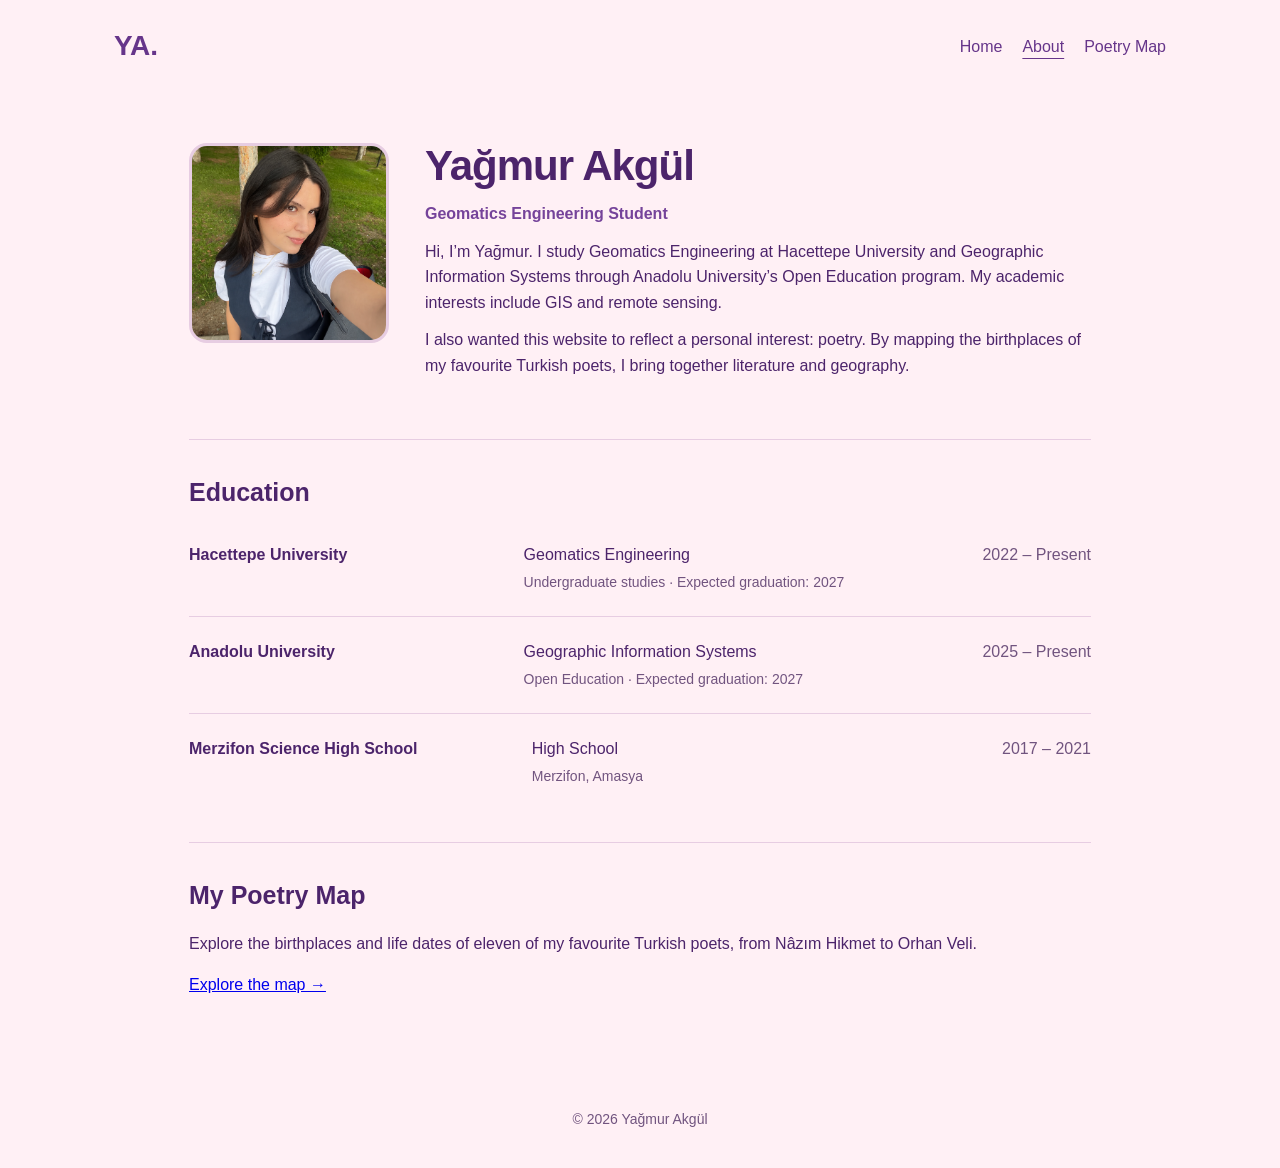
==== about.html @ 5dddb997 "Create personal website with poetry maps and poet gallery" ====
<!DOCTYPE html>
<html lang="en">
<head>
    <meta charset="UTF-8">
    <meta name="viewport" content="width=device-width, initial-scale=1.0">

    <title>About | Yağmur Akgül</title>

    <link rel="stylesheet" href="style.css">
</head>
<body>
    <header class="site-header">
        <a class="logo" href="index.html">YA.</a>

        <nav aria-label="Main navigation">
    <a href="index.html">Home</a>
    <a href="about.html" aria-current="page">About</a>
    <a href="poetry.html">Poetry Map</a>
</nav>
    </header>

    <main class="about-page">
        <section class="profile">
            <img
                class="profile-photo"
                src="images/profile.PNG"
                alt="Portrait of Yağmur Akgül"
                width="200"
                height="200"
            >

            <div>
                <h1>Yağmur Akgül</h1>
                <p class="profile-role">Geomatics Engineering Student</p>

<p>
    Hi, I’m Yağmur. I study Geomatics Engineering at
    Hacettepe University and Geographic Information Systems
    through Anadolu University’s Open Education program.
    My academic interests include GIS and remote sensing.
</p>

<p>
    I also wanted this website to reflect a personal interest:
    poetry. By mapping the birthplaces of my favourite
    Turkish poets, I bring together literature and geography.
</p>

            </div>
        </section>

        <section class="cv-section">
    <h2>Education</h2>

    <div class="cv-row">
        <h3>Hacettepe University</h3>

        <div>
            <p>Geomatics Engineering</p>
            <p class="detail">
                Undergraduate studies · Expected graduation: 2027
            </p>
        </div>

        <p class="cv-date">2022 – Present</p>
    </div>

    <div class="cv-row">
        <h3>Anadolu University</h3>

        <div>
            <p>Geographic Information Systems</p>
            <p class="detail">
                Open Education · Expected graduation: 2027
            </p>
        </div>

        <p class="cv-date">2025 – Present</p>
    </div>

    <div class="cv-row">
        <h3>Merzifon Science High School</h3>

        <div>
            <p>High School</p>
            <p class="detail">Merzifon, Amasya</p>
        </div>

        <p class="cv-date">2017 – 2021</p>
    </div>
</section>

        <section class="cv-section">
    <h2>My Poetry Map</h2>

    <p>
        Explore the birthplaces and life dates of eleven
        of my favourite Turkish poets, from Nâzım Hikmet
        to Orhan Veli.
    </p>

    <a class="text-link" href="poetry.html">
        Explore the map →
    </a>
</section>
    </main>

    <footer>
        <p>© 2026 Yağmur Akgül</p>
    </footer>
</body>
</html>
---- style.css ----
/* Boşlukların öğelerin genişliğine dahil edilmesini sağlar. */
* {
    box-sizing: border-box;
}

/* Sayfanın genel görünümü */
body {
    margin: 0;
    background-color: #f7f5f0;
    color: #202b35;
    font-family: Arial, sans-serif;
    line-height: 1.6;
}

/* Üst bölüm */
.site-header {
    max-width: 1100px;
    margin: 0 auto;
    padding: 24px;
    display: flex;
    justify-content: space-between;
    align-items: center;
}

.logo {
    color: #202b35;
    font-size: 28px;
    font-weight: bold;
    text-decoration: none;
}

.site-header span {
    color: #616b74;
    font-size: 14px;
}

/* Sayfanın içerik alanı */
main {
    max-width: 1100px;
    margin: 0 auto;
    padding: 0 24px;
}

/* Tanıtım bölümü */
.intro {
    padding: 100px 0 110px;
    animation: appear 0.8s ease-out;
}

.eyebrow {
    color: #267b73;
    font-size: 14px;
    font-weight: bold;
    letter-spacing: 3px;
}

h1 {
    margin: 16px 0 24px;
    font-size: clamp(44px, 8vw, 88px);
    line-height: 1.1;
    letter-spacing: -2px;
}

h1 span {
    color: #267b73;
}

.description {
    max-width: 580px;
    margin-bottom: 32px;
    color: #616b74;
    font-size: 20px;
}

/* Bağlantıyı düğme gibi gösterir. */
.button {
    display: inline-block;
    padding: 14px 24px;
    border-radius: 8px;
    background-color: #267b73;
    color: white;
    text-decoration: none;
    transition: background-color 0.2s, transform 0.2s;
}

.button:hover {
    background-color: #1d605a;
    transform: translateY(-3px);
}

.button:focus-visible {
    outline: 3px solid #202b35;
    outline-offset: 4px;
}

/* Gezi tanıtımı */
.travel {
    padding: 48px 0;
    border-top: 1px solid #dcded9;
}

.travel h2 {
    font-size: 28px;
}

.travel p {
    max-width: 600px;
    color: #616b74;
}

/* Alt bölüm */
footer {
    padding: 24px;
    color: #616b74;
    text-align: center;
    font-size: 14px;
}

/* Sayfa açılırken tanıtımın belirmesi */
@keyframes appear {
    from {
        opacity: 0;
        transform: translateY(20px);
    }

    to {
        opacity: 1;
        transform: translateY(0);
    }
}

/* Küçük ekranlarda boşlukları azaltır. */
@media (max-width: 600px) {
    .intro {
        padding: 60px 0;
    }

    .description {
        font-size: 18px;
    }
}

/* Hareketi azaltmayı tercih eden kullanıcılar için */
@media (prefers-reduced-motion: reduce) {
    .intro {
        animation: none;
    }

    .button {
        transition: none;
    }
}

/* Sitenin yeni renkleri */
body {
    background-color: #fff0f5;
    color: #4c246b;
}

.logo,
h1 span,
.eyebrow {
    color: #66358a;
}

.description,
.site-header span,
.travel p,
footer {
    color: #71547f;
}

.button {
    background-color: #75439a;
}

.button:hover {
    background-color: #582c77;
}

.button:focus-visible {
    outline-color: #4c246b;
}

.travel {
    border-color: #e7cde2;
}

/* Üst menü */
.site-header nav {
    display: flex;
    flex-wrap: wrap;
    gap: 20px;
}

.site-header nav a {
    color: #66358a;
    text-decoration: none;
    padding: 4px 0;
}

.site-header nav a:hover,
.site-header nav a[aria-current="page"] {
    text-decoration: underline;
    text-underline-offset: 6px;
}

/* About sayfası */
.about-page {
    max-width: 950px;
    padding-top: 50px;
    padding-bottom: 40px;
}

/* Fotoğraf ve tanıtım yan yana */
.profile {
    display: grid;
    grid-template-columns: 200px 1fr;
    gap: 36px;
    align-items: start;
    padding-bottom: 48px;
    animation: appear 0.8s ease-out;
}

.profile-photo {
    width: 200px;
    height: 200px;
    object-fit: cover;
    border-radius: 18px;
    border: 3px solid #e7cde2;
}

.profile h1 {
    margin: 0 0 10px;
    font-size: clamp(30px, 5vw, 42px);
    letter-spacing: -1px;
}

.profile p {
    margin: 12px 0;
}

.profile .profile-role {
    color: #75439a;
    font-weight: bold;
}

/* CV bölümleri */
.cv-section {
    border-top: 1px solid #e7cde2;
    padding: 32px 0;
}

.cv-section h2 {
    margin: 0 0 8px;
    font-size: 25px;
}

.section-note,
.detail,
.cv-date {
    color: #71547f;
}

.section-note {
    margin: 0 0 24px;
}

/* Okul adı, açıklama ve tarih sütunları */
.cv-row {
    display: grid;
    grid-template-columns: 1fr 1.4fr auto;
    gap: 24px;
    padding: 22px 0;
    border-bottom: 1px solid #e7cde2;
}

.cv-row:last-child {
    border-bottom: none;
}

.cv-row h3,
.cv-row p {
    margin: 0;
    font-size: 16px;
}

.cv-row .detail {
    margin-top: 4px;
    font-size: 14px;
}

.interest-list {
    padding-left: 20px;
}

.interest-list li {
    margin-bottom: 8px;
}

/* Telefonda fotoğraf ve CV satırları alt alta */
@media (max-width: 650px) {
    .profile,
    .cv-row {
        grid-template-columns: 1fr;
        gap: 14px;
    }

    .site-header nav {
        gap: 12px;
    }

    .about-page {
        padding-top: 30px;
    }
}

@media (prefers-reduced-motion: reduce) {
    .profile {
        animation: none;
    }
}

#leaflet-map {
    height: 460px;
    width: 100%;
    margin-top: 16px;
    border: 1px solid #e7cde2;
    border-radius: 16px;
    background-color: #f5e4f0;
}

.map-note {
    color: #71547f;
    font-size: 14px;
}

.poet-popup {
    color: #4c246b;
    font-family: Arial, sans-serif;
}

.poet-popup h3 {
    margin: 8px 0;
    font-size: 17px;
}

.poet-entry + .poet-entry {
    border-top: 1px solid #e7cde2;
    margin-top: 12px;
    padding-top: 8px;
}

#leaflet-map .leaflet-popup-content-wrapper,
#leaflet-map .leaflet-popup-tip {
    background-color: #fff0f5;
}

@media (max-width: 600px) {
    #leaflet-map {
        height: 360px;
    }
}
#ol-map {
    height: 460px;
    width: 100%;
    margin-top: 16px;
    border: 1px solid #e7cde2;
    border-radius: 16px;
    overflow: hidden;
    background-color: #f5e4f0;
}

.map-legend {
    display: flex;
    flex-wrap: wrap;
    gap: 12px 24px;
    margin: 20px 0;
    color: #71547f;
    font-size: 14px;
}

.map-legend span {
    display: inline-flex;
    align-items: center;
    gap: 8px;
}

.legend-dot {
    display: inline-block;
    width: 12px;
    height: 12px;
    border-radius: 50%;
}

.legend-dot.early {
    background-color: #66358a;
}

.legend-dot.middle {
    background-color: #287f83;
}

.legend-dot.late {
    background-color: #b66a20;
}

.legend-dot.mixed {
    background-color: #c74785;
}

.map-details {
    margin-top: 16px;
    padding: 20px;
    border: 1px solid #e7cde2;
    border-radius: 12px;
    color: #4c246b;
    background-color: #fbe5ef;
}

.map-details h3 {
    margin: 8px 0;
}

@media (max-width: 600px) {
    #ol-map {
        height: 360px;
    }
}
.table-container {
    margin-top: 24px;
    overflow-x: auto;
    border: 1px solid #e7cde2;
    border-radius: 16px;
}

.poet-table {
    width: 100%;
    border-collapse: collapse;
    text-align: left;
}

.poet-table caption {
    padding: 16px;
    text-align: left;
    color: #71547f;
}

.poet-table thead {
    background-color: #efd9ed;
}

.poet-table th,
.poet-table td {
    padding: 18px;
    border-bottom: 1px solid #e7cde2;
    vertical-align: middle;
}

.poet-table tbody th {
    font-weight: 600;
}

.poet-table tbody tr:last-child th,
.poet-table tbody tr:last-child td {
    border-bottom: none;
}

.poet-table tbody tr:hover {
    background-color: #f8e3ef;
}

.poet-portrait {
    display: block;
    width: 72px;
    height: 88px;
    object-fit: cover;
    border-radius: 8px;
}
/* Şair isminin altındaki açılır bölüm */
.verse-details {
    margin-top: 10px;
    font-weight: normal;
}

.verse-details summary {
    width: fit-content;
    color: #75439a;
    font-size: 13px;
    cursor: pointer;
}

.verse-details summary:hover {
    color: #4c246b;
}

.verse-details summary:focus-visible {
    outline: 2px solid #75439a;
    outline-offset: 4px;
    border-radius: 3px;
}

.verse-details[open] summary {
    margin-bottom: 12px;
}

/* Şiir alıntısı */
.verse-quote {
    margin: 0;
    padding: 14px 18px;
    max-width: 420px;

    border-left: 3px solid #b77ac9;
    border-radius: 0 10px 10px 0;
    background-color: #f5e4f0;

    color: #57336d;
    font-family: Georgia, "Times New Roman", serif;
    font-size: 16px;
    font-style: italic;
    font-weight: normal;
    line-height: 1.8;

    white-space: pre-line;
    overflow-wrap: anywhere;
}
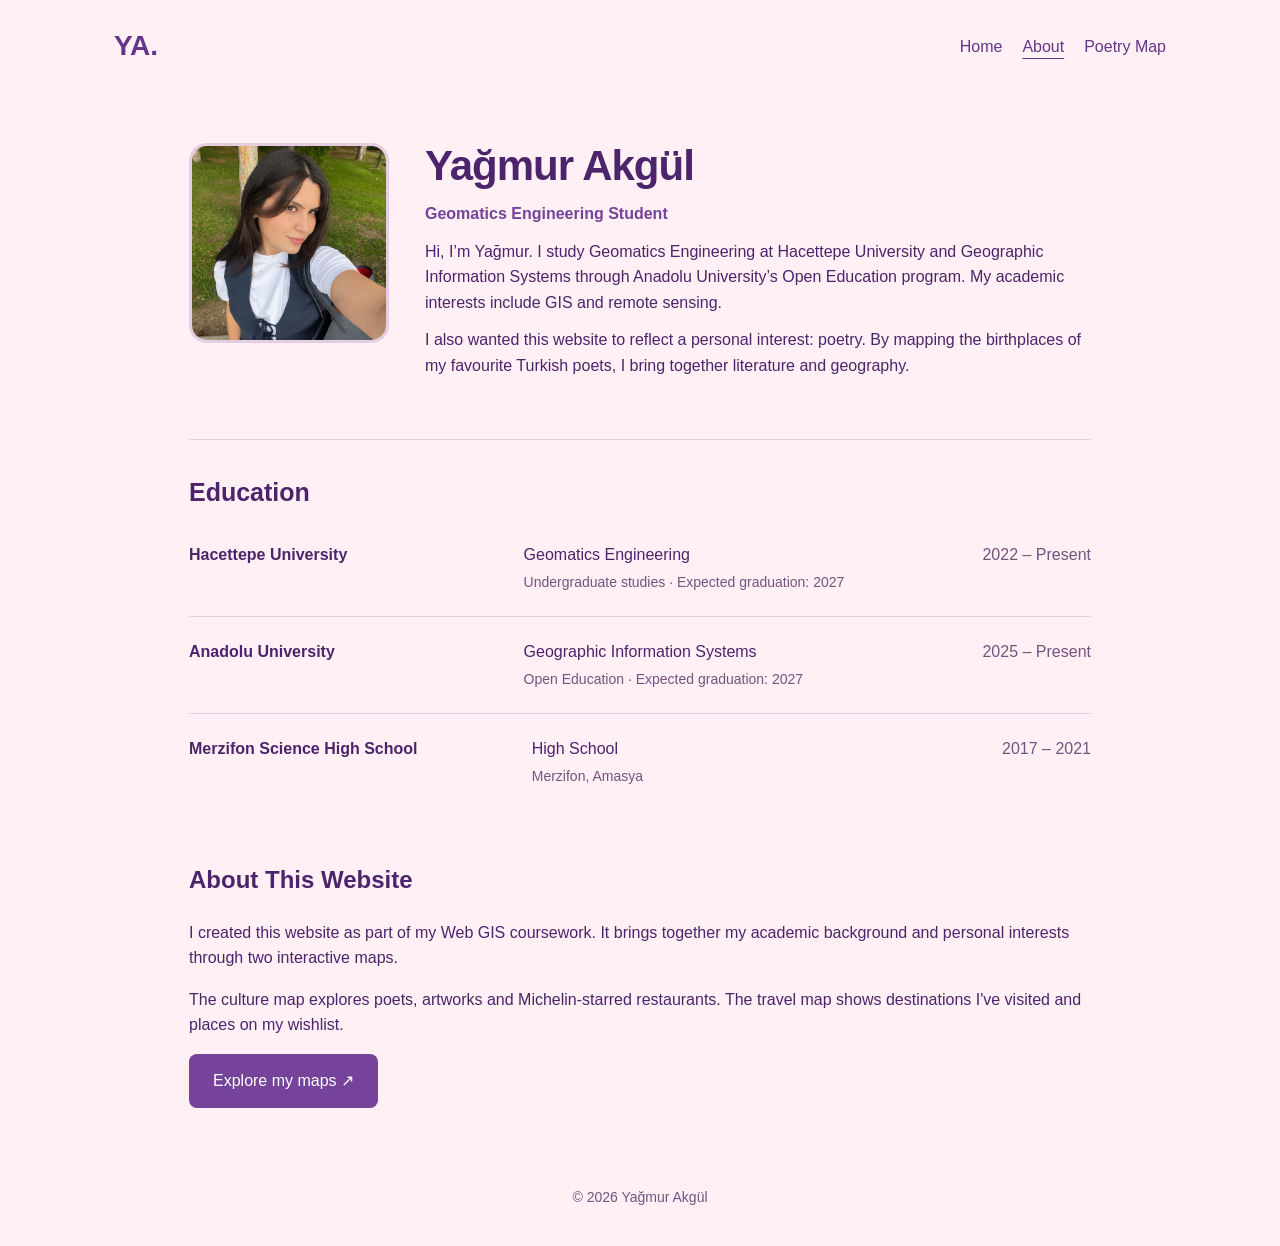
==== commit 2558ccb8: "Add travel map, clustering and restaurant dish gallery" ====
--- a/about.html
+++ b/about.html
@@ -90,17 +90,23 @@
     </div>
 </section>
 
-        <section class="cv-section">
-    <h2>My Poetry Map</h2>
+        <section class="about-project">
+    <h2>About This Website</h2>
 
     <p>
-        Explore the birthplaces and life dates of eleven
-        of my favourite Turkish poets, from Nâzım Hikmet
-        to Orhan Veli.
+        I created this website as part of my Web GIS coursework.
+        It brings together my academic background and personal
+        interests through two interactive maps.
     </p>
 
-    <a class="text-link" href="poetry.html">
-        Explore the map →
+    <p>
+        The culture map explores poets, artworks and Michelin-starred
+        restaurants. The travel map shows destinations I've visited
+        and places on my wishlist.
+    </p>
+
+    <a class="button" href="poetry.html">
+        Explore my maps ↗
     </a>
 </section>
     </main>
--- a/style.css
+++ b/style.css
@@ -524,3 +524,856 @@
     white-space: pre-line;
     overflow-wrap: anywhere;
 }
+/* Haritadaki şair bilgi kutuları */
+#leaflet-map .leaflet-popup-content-wrapper,
+#leaflet-map .leaflet-popup-tip {
+    background-color: #fff0f5;
+}
+
+.poet-popup {
+    color: #4c246b;
+    font-family: Arial, sans-serif;
+}
+
+.poet-popup .popup-location {
+    margin: 0 0 12px;
+    color: #71547f;
+    font-size: 13px;
+}
+
+.map-poet-card {
+    padding: 14px 0;
+}
+
+.map-poet-card + .map-poet-card {
+    border-top: 1px solid #e7cde2;
+}
+
+.map-poet-heading {
+    display: flex;
+    align-items: center;
+    gap: 14px;
+}
+
+.map-poet-heading img {
+    display: block;
+    width: 70px;
+    height: 86px;
+    object-fit: cover;
+    border-radius: 8px;
+    flex-shrink: 0;
+}
+
+.poet-popup .map-poet-heading h3 {
+    margin: 0 0 6px;
+    font-size: 17px;
+    line-height: 1.4;
+}
+
+.poet-popup .map-poet-heading p {
+    margin: 0;
+    color: #71547f;
+    font-size: 14px;
+}
+
+.map-verse {
+    margin: 16px 0 0;
+    padding: 10px 14px;
+    border-left: 3px solid #b77ac9;
+    border-radius: 0 8px 8px 0;
+    background-color: #f5e4f0;
+    color: #57336d;
+
+    font-family: Georgia, serif;
+    font-style: italic;
+    font-size: 15px;
+    line-height: 1.7;
+    white-space: pre-line;
+    overflow-wrap: anywhere;
+}
+/* HARİTA ALANLARI */
+#leaflet-map,
+#ol-map {
+    width: 100%;
+    height: 480px;
+    margin-top: 16px;
+    border: 1px solid #e7cde2;
+    border-radius: 16px;
+    background-color: #f5e4f0;
+}
+
+#ol-map {
+    overflow: hidden;
+}
+
+.map-note {
+    color: #71547f;
+    font-size: 14px;
+}
+
+/* KATEGORİ SEÇİMİ */
+#leaflet-map .leaflet-control-layers {
+    padding: 10px 14px;
+    border: 1px solid #e7cde2;
+    border-radius: 12px;
+    background-color: #fff0f5;
+    color: #4c246b;
+    font-family: Arial, sans-serif;
+    font-size: 14px;
+}
+
+#leaflet-map .leaflet-control-layers label {
+    padding: 5px 0;
+    cursor: pointer;
+}
+
+#leaflet-map .leaflet-control-layers input {
+    accent-color: #75439a;
+}
+
+/* BİLGİ KUTULARI */
+#leaflet-map .leaflet-popup-content-wrapper,
+#leaflet-map .leaflet-popup-tip {
+    background-color: #fff0f5;
+}
+
+.culture-popup {
+    color: #4c246b;
+    font-family: Arial, sans-serif;
+}
+
+.culture-popup h3 {
+    margin: 0 0 8px;
+    font-size: 17px;
+    line-height: 1.4;
+}
+
+.culture-popup .popup-location {
+    margin: 0 0 12px;
+    color: #71547f;
+    font-size: 13px;
+}
+
+/* ŞAİR KARTLARI */
+.map-poet-card {
+    padding: 14px 0;
+}
+
+.map-poet-card + .map-poet-card {
+    border-top: 1px solid #e7cde2;
+}
+
+.map-poet-heading {
+    display: flex;
+    align-items: center;
+    gap: 14px;
+}
+
+.map-poet-heading img {
+    display: block;
+    width: 70px;
+    height: 86px;
+    object-fit: cover;
+    border-radius: 8px;
+    flex-shrink: 0;
+}
+
+.map-poet-heading p {
+    margin: 0;
+    color: #71547f;
+}
+
+.map-verse {
+    margin: 16px 0 0;
+    padding: 12px 14px;
+    border-left: 3px solid #b77ac9;
+    border-radius: 0 8px 8px 0;
+    background-color: #f5e4f0;
+    color: #57336d;
+    font-family: Georgia, serif;
+    font-style: italic;
+    font-size: 15px;
+    line-height: 1.7;
+    white-space: pre-line;
+    overflow-wrap: anywhere;
+}
+
+/* ESER KARTLARI */
+.map-art-card {
+    padding: 16px 0;
+    border-top: 1px solid #e7cde2;
+}
+
+.map-art-image {
+    display: block;
+    width: 100%;
+    height: auto;
+    max-height: 250px;
+    object-fit: contain;
+    border-radius: 8px;
+    background-color: #f5e4f0;
+}
+
+.map-art-card h4 {
+    margin: 12px 0 6px;
+    font-size: 17px;
+}
+
+.culture-popup .map-art-card p {
+    margin: 6px 0;
+    line-height: 1.6;
+}
+
+.artwork-note {
+    color: #71547f;
+    font-size: 13px;
+}
+
+/* TABLOLAR */
+.table-container {
+    margin-top: 24px;
+    overflow-x: auto;
+    border: 1px solid #e7cde2;
+    border-radius: 16px;
+}
+
+.poet-table {
+    width: 100%;
+    border-collapse: collapse;
+    text-align: left;
+}
+
+.poet-table caption {
+    padding: 16px;
+    color: #71547f;
+    text-align: left;
+}
+
+.poet-table thead {
+    background-color: #efd9ed;
+}
+
+.poet-table th,
+.poet-table td {
+    padding: 18px;
+    border-bottom: 1px solid #e7cde2;
+    vertical-align: middle;
+}
+
+.poet-table tbody th {
+    font-weight: 600;
+}
+
+.poet-table tbody tr:last-child th,
+.poet-table tbody tr:last-child td {
+    border-bottom: none;
+}
+
+.poet-table tbody tr:hover {
+    background-color: #f8e3ef;
+}
+
+.poet-portrait {
+    display: block;
+    width: 72px;
+    height: 88px;
+    object-fit: cover;
+    border-radius: 8px;
+}
+
+.artwork-thumbnail {
+    display: block;
+    width: 110px;
+    height: 90px;
+    object-fit: contain;
+    border-radius: 8px;
+    background-color: #f5e4f0;
+}
+
+.artwork-table .detail {
+    margin-top: 6px;
+    font-size: 14px;
+    font-weight: normal;
+}
+
+@media (max-width: 600px) {
+    #leaflet-map,
+    #ol-map {
+        height: 380px;
+    }
+
+    .poet-table th,
+    .poet-table td {
+        padding: 12px;
+    }
+}
+/* RESTAURANT POPUPS */
+
+.restaurant-popup {
+    padding: 8px 4px;
+    color: #603878;
+}
+
+.restaurant-popup .restaurant-label {
+    margin: 0 0 12px;
+    color: #9b4777;
+    font-size: 10px;
+    font-weight: 700;
+    letter-spacing: 1.8px;
+}
+
+.restaurant-popup h3 {
+    margin: 0 0 8px;
+    color: #603878;
+    font-size: 23px;
+    line-height: 1.2;
+}
+
+.restaurant-popup .restaurant-location {
+    margin: 0 0 16px;
+    color: #9b4777;
+    font-size: 13px;
+}
+
+.restaurant-popup .michelin-badge {
+    display: inline-flex;
+    align-items: center;
+    flex-wrap: wrap;
+    gap: 10px;
+    margin: 0 0 8px;
+    padding: 9px 12px;
+    border: 1px solid #edc6dc;
+    border-radius: 12px;
+    background: #fff0f5;
+    color: #743f68;
+    font-size: 12px;
+    font-weight: 600;
+}
+
+.restaurant-popup .michelin-stars {
+    color: #ad3960;
+    font-size: 20px;
+    letter-spacing: 3px;
+    line-height: 1;
+}
+
+.restaurant-popup .michelin-meaning {
+    margin: 0 0 18px;
+    color: #795b83;
+    font-size: 12px;
+    font-style: italic;
+    line-height: 1.6;
+}
+
+.restaurant-popup .restaurant-address {
+    margin: 0 0 18px;
+    padding-top: 14px;
+    border-top: 1px solid #ecd3e3;
+    font-size: 13px;
+    line-height: 1.7;
+}
+
+.restaurant-popup a.restaurant-link {
+    display: inline-block;
+    padding: 10px 14px;
+    border-radius: 10px;
+    background: #f7e1ec;
+    color: #603878;
+    font-size: 12px;
+    font-weight: 600;
+    text-decoration: none;
+    transition: background-color 0.2s ease;
+}
+
+.restaurant-popup a.restaurant-link:hover {
+    background: #edc6dc;
+}
+
+.restaurant-popup a.restaurant-link:focus-visible {
+    outline: 2px solid #603878;
+    outline-offset: 3px;
+}
+
+.restaurant-popup .restaurant-source-note {
+    margin: 14px 0 0;
+    color: #795b83;
+    font-size: 10px;
+    line-height: 1.5;
+}
+
+/* AÇILIP KAPANAN HARİTA ARAMASI */
+
+.culture-search-control {
+    position: relative;
+    font-family: inherit;
+}
+
+.culture-search-toggle {
+    display: grid;
+    place-items: center;
+    width: 42px;
+    height: 42px;
+    padding: 0;
+    border: 1px solid #e4c6df;
+    border-radius: 12px;
+    background: #fff0f5;
+    box-shadow: 0 3px 12px rgb(96 56 120 / 12%);
+    cursor: pointer;
+    font-size: 19px;
+    transition: background-color 0.2s ease;
+}
+
+.culture-search-toggle:hover,
+.culture-search-toggle[aria-expanded="true"] {
+    background: #efd5e7;
+}
+
+.culture-search-panel {
+    position: absolute;
+    top: 50px;
+    left: 0;
+    box-sizing: border-box;
+    width: min(310px, calc(100vw - 60px));
+    padding: 18px;
+    border: 1px solid #e4c6df;
+    border-radius: 16px;
+    background: #fff8fb;
+    box-shadow: 0 8px 28px rgb(96 56 120 / 16%);
+    color: #603878;
+}
+
+.culture-search-panel[hidden] {
+    display: none;
+}
+
+.culture-search-panel label {
+    display: block;
+    margin-bottom: 12px;
+    font-size: 16px;
+    font-weight: 700;
+}
+
+.culture-search-panel input {
+    box-sizing: border-box;
+    width: 100%;
+    padding: 12px;
+    border: 1px solid #dfbfd8;
+    border-radius: 10px;
+    background: #ffffff;
+    color: #603878;
+    font-family: inherit;
+    font-size: 13px;
+}
+
+.culture-search-panel input::placeholder {
+    color: #896d95;
+}
+
+.culture-search-status {
+    margin: 10px 0;
+    font-size: 12px;
+    line-height: 1.5;
+}
+
+.culture-search-results {
+    display: grid;
+    gap: 8px;
+    max-height: 180px;
+    overflow-y: auto;
+}
+
+.culture-search-result {
+    display: block;
+    width: 100%;
+    padding: 12px;
+    border: 1px solid #eedbe8;
+    border-radius: 10px;
+    background: #fff0f5;
+    color: #603878;
+    text-align: left;
+    font-family: inherit;
+    cursor: pointer;
+    transition: background-color 0.2s ease;
+}
+
+.culture-search-result:hover {
+    background: #efd5e7;
+}
+
+.culture-search-result strong {
+    display: block;
+    font-size: 13px;
+    line-height: 1.4;
+}
+
+.culture-search-result span {
+    display: block;
+    margin-top: 5px;
+    color: #795b83;
+    font-size: 11px;
+    line-height: 1.5;
+}
+
+.culture-search-control button:focus-visible,
+.culture-search-panel input:focus-visible {
+    outline: 2px solid #8651a0;
+    outline-offset: 3px;
+}
+
+/* KÜMELENEN HARİTA NOKTALARI */
+
+.culture-cluster {
+    display: grid;
+    place-items: center;
+    box-sizing: border-box;
+    border: 5px solid rgb(255 255 255 / 65%);
+    border-radius: 50%;
+    box-shadow: 0 3px 12px rgb(60 30 80 / 22%);
+    cursor: pointer;
+}
+
+.culture-cluster-count {
+    color: #ffffff;
+    font-family: inherit;
+    font-size: 15px;
+    font-weight: 700;
+    line-height: 1;
+}
+
+.cluster-poets {
+    background: #8651a0;
+}
+
+.cluster-artworks {
+    background: #318c91;
+}
+
+.cluster-restaurants {
+    background: #b85283;
+}
+
+.culture-cluster:focus-visible {
+    outline: 3px solid #603878;
+    outline-offset: 3px;
+}
+
+/* MY TRAVEL MAP */
+
+#ol-map {
+    width: 100%;
+    height: 480px;
+    overflow: hidden;
+    border: 1px solid #e4c6df;
+    border-radius: 18px;
+    background: #f8edf4;
+}
+
+.travel-map-section {
+    margin-top: 50px;
+}
+
+/* KAPALI KATMAN MENÜSÜ */
+
+.travel-layer-control {
+    position: absolute;
+    top: 12px;
+    right: 12px;
+    font-family: inherit;
+}
+
+.travel-layer-toggle {
+    display: grid;
+    place-items: center;
+    width: 42px;
+    height: 42px;
+    margin-left: auto;
+    border: 1px solid #e4c6df;
+    border-radius: 12px;
+    background: #fff0f5;
+    color: #603878;
+    box-shadow: 0 3px 12px rgb(96 56 120 / 12%);
+    font-size: 28px;
+    cursor: pointer;
+}
+
+.travel-layer-toggle:hover,
+.travel-layer-toggle[aria-expanded="true"] {
+    background: #efd5e7;
+}
+
+.travel-layer-panel {
+    width: 180px;
+    margin-top: 8px;
+    padding: 16px;
+    border: 1px solid #e4c6df;
+    border-radius: 14px;
+    background: #fff8fb;
+    box-shadow: 0 6px 20px rgb(96 56 120 / 15%);
+    color: #603878;
+}
+
+.travel-layer-panel[hidden] {
+    display: none;
+}
+
+.travel-layer-panel p {
+    margin: 0 0 12px;
+    font-size: 10px;
+    font-weight: 700;
+    letter-spacing: 1.4px;
+}
+
+.travel-layer-panel label {
+    display: flex;
+    align-items: center;
+    gap: 9px;
+    padding: 9px 0;
+    font-size: 14px;
+    cursor: pointer;
+}
+
+.travel-layer-panel input {
+    accent-color: #8651a0;
+}
+
+/* HARİTA BİLGİ KARTI */
+
+.travel-popup {
+    position: relative;
+    box-sizing: border-box;
+    width: min(280px, calc(100vw - 65px));
+    padding: 24px;
+    border: 1px solid #e4c6df;
+    border-radius: 16px;
+    background: #fff8fb;
+    box-shadow: 0 8px 24px rgb(96 56 120 / 18%);
+    color: #603878;
+}
+
+.travel-popup[hidden] {
+    display: none;
+}
+
+.travel-popup::after {
+    position: absolute;
+    bottom: -9px;
+    left: calc(50% - 8px);
+    width: 16px;
+    height: 16px;
+    border-right: 1px solid #e4c6df;
+    border-bottom: 1px solid #e4c6df;
+    background: #fff8fb;
+    transform: rotate(45deg);
+    content: "";
+}
+
+.travel-popup-close {
+    position: absolute;
+    top: 5px;
+    right: 8px;
+    padding: 2px 8px;
+    border: none;
+    background: transparent;
+    color: #795b83;
+    font-size: 25px;
+    cursor: pointer;
+}
+
+.travel-popup .travel-popup-category {
+    margin: 0 0 10px;
+    color: #a1517f;
+    font-size: 10px;
+    font-weight: 700;
+    letter-spacing: 1.6px;
+}
+
+.travel-popup h3 {
+    margin: 0 0 12px;
+    font-size: 23px;
+    line-height: 1.2;
+}
+
+#travel-popup-note {
+    margin: 0;
+    font-size: 13px;
+    line-height: 1.8;
+}
+
+.travel-layer-control button:focus-visible,
+.travel-layer-panel input:focus-visible,
+.travel-popup-close:focus-visible {
+    outline: 2px solid #8651a0;
+    outline-offset: 3px;
+}
+
+@media (max-width: 600px) {
+    #ol-map {
+        height: 380px;
+    }
+}
+
+/* HARİTAYI SIFIRLAMA DÜĞMELERİ */
+
+.map-reset-button {
+    display: grid;
+    place-items: center;
+    box-sizing: border-box;
+    width: 42px;
+    height: 42px;
+    padding: 0;
+    border: 1px solid #e4c6df;
+    border-radius: 12px;
+    background: #fff0f5;
+    color: #603878;
+    box-shadow: 0 3px 12px rgb(96 56 120 / 12%);
+    font-family: inherit;
+    font-size: 28px;
+    line-height: 1;
+    cursor: pointer;
+    transition: background-color 0.2s ease;
+}
+
+.map-reset-button:hover {
+    background: #efd5e7;
+}
+
+.map-reset-button:focus-visible {
+    outline: 2px solid #8651a0;
+    outline-offset: 3px;
+}
+
+.travel-reset-control {
+    position: absolute;
+    top: 80px;
+    left: 10px;
+}
+
+.restaurant-popup .restaurant-dish-photo {
+    display: block;
+    width: 100%;
+    height: 180px;
+    margin: 16px 0;
+    border-radius: 12px;
+    object-fit: cover;
+}
+
+.restaurant-popup .restaurant-dish-photo[hidden] {
+    display: none;
+}
+
+.restaurant-popup .restaurant-dish-label {
+    margin: 16px 0 7px;
+    color: #a1517f;
+    font-size: 10px;
+    font-weight: 700;
+    letter-spacing: 1.5px;
+}
+
+.restaurant-popup .restaurant-dish-title {
+    margin: 0 0 10px;
+    color: #603878;
+    font-size: 18px;
+    line-height: 1.4;
+}
+
+.restaurant-popup .restaurant-dish-description {
+    margin: 0 0 18px;
+    color: #795b83;
+    font-size: 13px;
+    line-height: 1.8;
+}
+/* FOTOĞRAFLI RESTORAN TABLOSU */
+
+.restaurant-table-section {
+    margin-top: 55px;
+}
+
+.restaurant-table-section .table-container {
+    margin-top: 24px;
+    overflow-x: auto;
+}
+
+.restaurant-table {
+    width: 100%;
+    min-width: 780px;
+    border-collapse: collapse;
+    color: #603878;
+}
+
+.restaurant-table caption {
+    padding: 0 0 12px;
+    color: #795b83;
+    font-size: 13px;
+    text-align: left;
+}
+
+.restaurant-table th,
+.restaurant-table td {
+    padding: 18px;
+    border-bottom: 1px solid #ead4e3;
+    text-align: left;
+    vertical-align: middle;
+}
+
+.restaurant-table thead th {
+    background: #f2dce9;
+    font-size: 13px;
+}
+
+.restaurant-table tbody th {
+    font-size: 14px;
+    font-weight: 600;
+}
+
+.restaurant-table tbody tr {
+    background: #fff8fb;
+    transition: background-color 0.2s ease;
+}
+
+.restaurant-table tbody tr:hover {
+    background: #f9e9f1;
+}
+
+.restaurant-table .restaurant-table-photo {
+    display: block;
+    width: 110px;
+    height: 90px;
+    border-radius: 10px;
+    object-fit: cover;
+}
+
+.restaurant-table .restaurant-table-photo[hidden] {
+    display: none;
+}
+
+.restaurant-table a {
+    color: #603878;
+    text-decoration: underline;
+    text-underline-offset: 4px;
+}
+
+.restaurant-table a:hover {
+    color: #a1517f;
+}
+
+.restaurant-table-stars {
+    color: #ad3960;
+    font-size: 19px;
+    letter-spacing: 2px;
+    white-space: nowrap;
+}
+
+.restaurant-table-dish-name {
+    display: block;
+    min-width: 220px;
+    font-size: 14px;
+    line-height: 1.5;
+}
+
+.restaurant-table-description {
+    max-width: 330px;
+    margin: 8px 0 0;
+    color: #795b83;
+    font-size: 12px;
+    line-height: 1.7;
+}
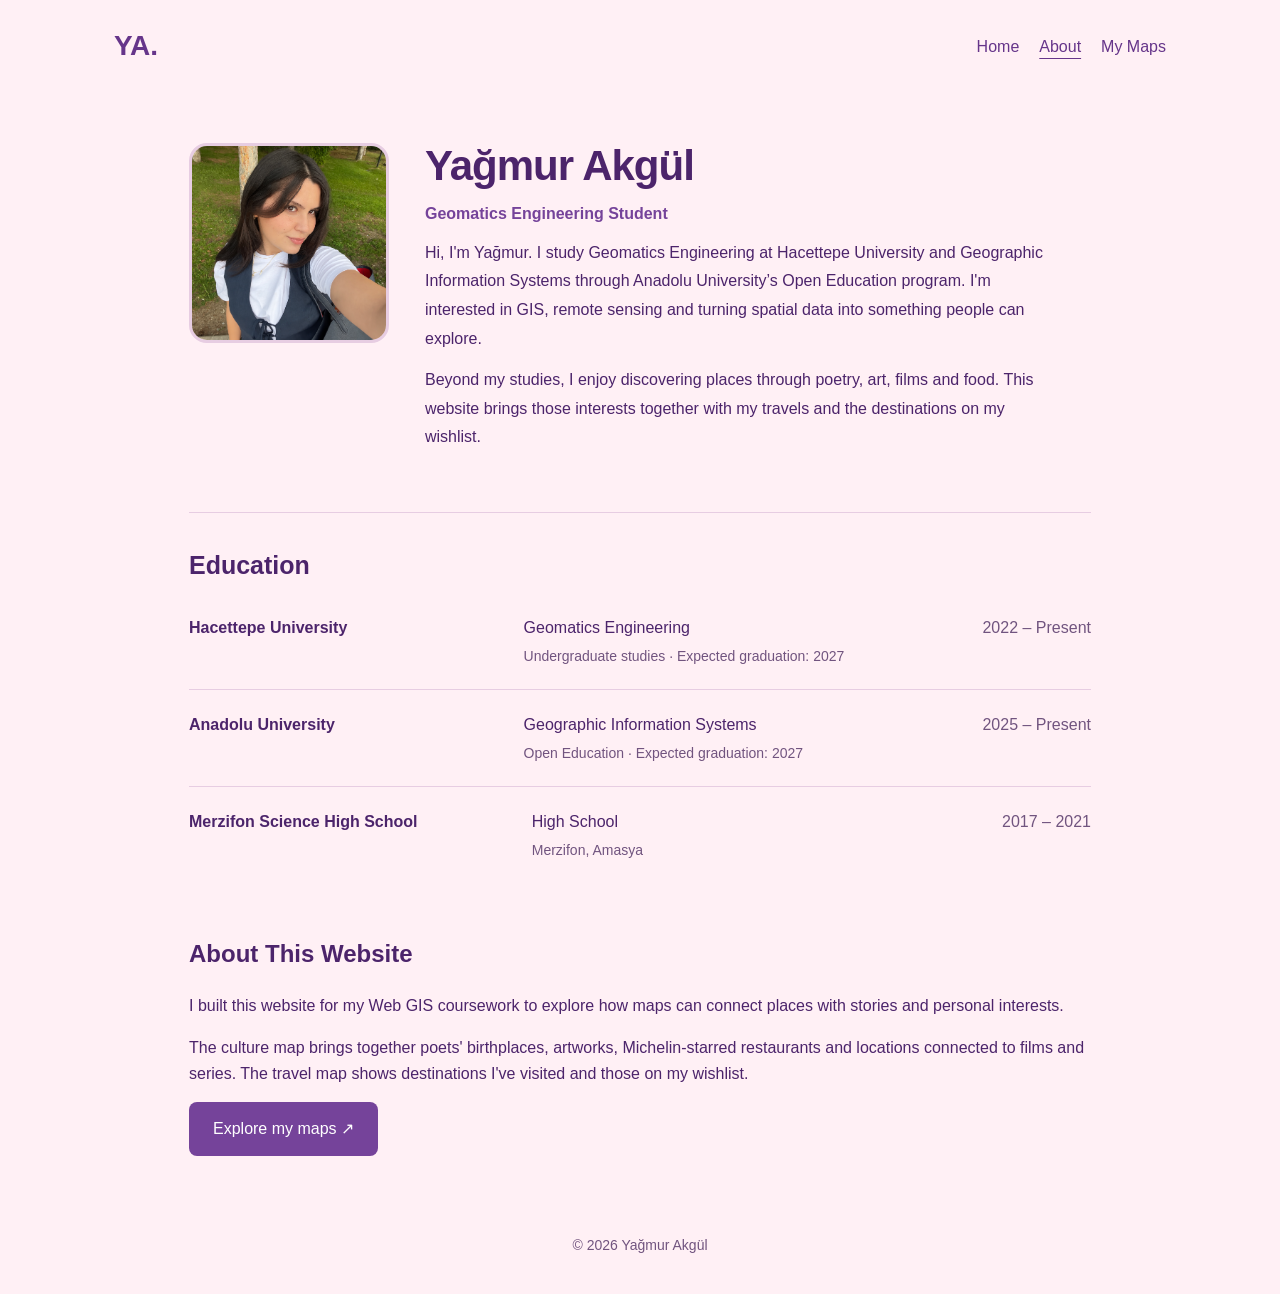
==== commit 4f6620db: "Update website content and collapsible collections" ====
--- a/about.html
+++ b/about.html
@@ -7,16 +7,18 @@
     <title>About | Yağmur Akgül</title>
 
     <link rel="stylesheet" href="style.css">
+    <link rel="stylesheet" href="page-updates.css">
 </head>
+
 <body>
     <header class="site-header">
         <a class="logo" href="index.html">YA.</a>
 
         <nav aria-label="Main navigation">
-    <a href="index.html">Home</a>
-    <a href="about.html" aria-current="page">About</a>
-    <a href="poetry.html">Poetry Map</a>
-</nav>
+            <a href="index.html">Home</a>
+            <a href="about.html" aria-current="page">About</a>
+            <a href="poetry.html">My Maps</a>
+        </nav>
     </header>
 
     <main class="about-page">
@@ -31,84 +33,88 @@
 
             <div>
                 <h1>Yağmur Akgül</h1>
-                <p class="profile-role">Geomatics Engineering Student</p>
 
-<p>
-    Hi, I’m Yağmur. I study Geomatics Engineering at
-    Hacettepe University and Geographic Information Systems
-    through Anadolu University’s Open Education program.
-    My academic interests include GIS and remote sensing.
-</p>
+                <p class="profile-role">
+                    Geomatics Engineering Student
+                </p>
 
-<p>
-    I also wanted this website to reflect a personal interest:
-    poetry. By mapping the birthplaces of my favourite
-    Turkish poets, I bring together literature and geography.
-</p>
+                <p>
+                    Hi, I'm Yağmur. I study Geomatics Engineering at
+                    Hacettepe University and Geographic Information Systems
+                    through Anadolu University’s Open Education program.
+                    I'm interested in GIS, remote sensing and turning spatial
+                    data into something people can explore.
+                </p>
 
+                <p>
+                    Beyond my studies, I enjoy discovering places through
+                    poetry, art, films and food. This website brings those
+                    interests together with my travels and the destinations
+                    on my wishlist.
+                </p>
             </div>
         </section>
 
         <section class="cv-section">
-    <h2>Education</h2>
+            <h2>Education</h2>
 
-    <div class="cv-row">
-        <h3>Hacettepe University</h3>
+            <div class="cv-row">
+                <h3>Hacettepe University</h3>
 
-        <div>
-            <p>Geomatics Engineering</p>
-            <p class="detail">
-                Undergraduate studies · Expected graduation: 2027
-            </p>
-        </div>
+                <div>
+                    <p>Geomatics Engineering</p>
+                    <p class="detail">
+                        Undergraduate studies · Expected graduation: 2027
+                    </p>
+                </div>
 
-        <p class="cv-date">2022 – Present</p>
-    </div>
+                <p class="cv-date">2022 – Present</p>
+            </div>
 
-    <div class="cv-row">
-        <h3>Anadolu University</h3>
+            <div class="cv-row">
+                <h3>Anadolu University</h3>
 
-        <div>
-            <p>Geographic Information Systems</p>
-            <p class="detail">
-                Open Education · Expected graduation: 2027
-            </p>
-        </div>
+                <div>
+                    <p>Geographic Information Systems</p>
+                    <p class="detail">
+                        Open Education · Expected graduation: 2027
+                    </p>
+                </div>
 
-        <p class="cv-date">2025 – Present</p>
-    </div>
+                <p class="cv-date">2025 – Present</p>
+            </div>
 
-    <div class="cv-row">
-        <h3>Merzifon Science High School</h3>
+            <div class="cv-row">
+                <h3>Merzifon Science High School</h3>
 
-        <div>
-            <p>High School</p>
-            <p class="detail">Merzifon, Amasya</p>
-        </div>
+                <div>
+                    <p>High School</p>
+                    <p class="detail">Merzifon, Amasya</p>
+                </div>
 
-        <p class="cv-date">2017 – 2021</p>
-    </div>
-</section>
+                <p class="cv-date">2017 – 2021</p>
+            </div>
+        </section>
 
         <section class="about-project">
-    <h2>About This Website</h2>
+            <h2>About This Website</h2>
 
-    <p>
-        I created this website as part of my Web GIS coursework.
-        It brings together my academic background and personal
-        interests through two interactive maps.
-    </p>
+            <p>
+                I built this website for my Web GIS coursework to explore
+                how maps can connect places with stories and personal interests.
+            </p>
 
-    <p>
-        The culture map explores poets, artworks and Michelin-starred
-        restaurants. The travel map shows destinations I've visited
-        and places on my wishlist.
-    </p>
+            <p>
+                The culture map brings together poets' birthplaces, artworks,
+                Michelin-starred restaurants and locations connected to films
+                and series. The travel map shows destinations I've visited
+                and those on my wishlist.
+            </p>
 
-    <a class="button" href="poetry.html">
-        Explore my maps ↗
-    </a>
-</section>
+            <a class="button" href="poetry.html">
+                Explore my maps ↗
+            </a>
+        </section>
     </main>
 
     <footer>
--- a/style.css
+++ b/style.css
@@ -1376,4 +1376,221 @@
     color: #795b83;
     font-size: 12px;
     line-height: 1.7;
+}
+/* YENİ KATMAN MENÜSÜ */
+
+.leaflet-control-layers.culture-layer-menu {
+    overflow: hidden;
+    border: 1px solid #dfbfd8;
+    border-radius: 16px;
+    background: #fff8fb;
+    color: #603878;
+    box-shadow: 0 6px 22px rgb(96 56 120 / 16%);
+    font-family: inherit;
+}
+
+.culture-layer-menu .leaflet-control-layers-toggle {
+    display: grid;
+    place-items: center;
+    width: 82px;
+    height: 42px;
+    background-image: none;
+    color: #603878;
+    font-size: 13px;
+    font-weight: 700;
+    text-decoration: none;
+}
+
+.culture-layer-menu .leaflet-control-layers-toggle:hover {
+    background-color: #efd5e7;
+}
+
+.culture-layer-menu.leaflet-control-layers-expanded {
+    width: min(265px, calc(100vw - 90px));
+    box-sizing: border-box;
+    padding: 16px;
+}
+
+.culture-layer-heading {
+    margin: 0 0 13px;
+    color: #a1517f;
+    font-size: 10px;
+    font-weight: 700;
+    letter-spacing: 1.8px;
+}
+
+.culture-layer-menu .leaflet-control-layers-base label {
+    display: flex;
+    align-items: center;
+    gap: 9px;
+    margin: 8px 0;
+    padding: 11px;
+    border: 1px solid #efdae8;
+    border-radius: 12px;
+    background: #fff0f5;
+    cursor: pointer;
+    transition:
+        background-color 0.2s ease,
+        border-color 0.2s ease;
+}
+
+.culture-layer-menu .leaflet-control-layers-base label:hover {
+    background: #f2dce9;
+}
+
+.culture-layer-menu label:has(input:checked) {
+    border-color: #a578b8;
+    background: #eddef4;
+}
+
+.culture-layer-menu input[type="radio"] {
+    flex-shrink: 0;
+    margin: 0;
+    accent-color: #8651a0;
+}
+
+.layer-option {
+    display: flex;
+    align-items: center;
+    gap: 10px;
+}
+
+.layer-symbol {
+    display: grid;
+    place-items: center;
+    flex-shrink: 0;
+    width: 33px;
+    height: 33px;
+    border-radius: 10px;
+    background: #ffffff;
+    color: #8651a0;
+    font-size: 21px;
+}
+
+.layer-copy strong {
+    display: block;
+    font-size: 13px;
+    line-height: 1.4;
+}
+
+.layer-copy small {
+    display: block;
+    margin-top: 3px;
+    color: #795b83;
+    font-size: 10px;
+    line-height: 1.5;
+}
+/* SADE KATMAN MENÜSÜ */
+
+.leaflet-control-layers.simple-layer-menu {
+    border: 1px solid #dfbfd8;
+    border-radius: 14px;
+    background: #fff8fb;
+    color: #603878;
+    box-shadow: 0 5px 18px rgb(96 56 120 / 14%);
+    font-family: inherit;
+}
+
+.simple-layer-menu .leaflet-control-layers-toggle {
+    width: 42px;
+    height: 42px;
+    border-radius: 14px;
+}
+
+.simple-layer-menu.leaflet-control-layers-expanded {
+    box-sizing: border-box;
+    width: min(260px, calc(100vw - 90px));
+    padding: 12px;
+}
+
+.simple-layer-menu .leaflet-control-layers-base label {
+    margin: 6px 0;
+    padding: 12px;
+    border: 1px solid #efdae8;
+    border-radius: 10px;
+    background: #fff0f5;
+    cursor: pointer;
+}
+
+.simple-layer-menu .leaflet-control-layers-base label > span {
+    display: flex;
+    align-items: center;
+    gap: 10px;
+}
+
+.simple-layer-menu input[type="radio"] {
+    flex-shrink: 0;
+    margin: 0;
+    accent-color: #8651a0;
+}
+
+.simple-layer-menu label:has(input:checked) {
+    border-color: #a578b8;
+    background: #eddef4;
+}
+
+.simple-layer-copy strong {
+    display: block;
+    font-size: 14px;
+    line-height: 1.4;
+}
+
+.simple-layer-copy small {
+    display: block;
+    margin-top: 4px;
+    color: #795b83;
+    font-size: 11px;
+    line-height: 1.5;
+}
+/* SCREEN LOCATIONS */
+
+.cluster-screen {
+    background: #714096;
+}
+
+.screen-popup .screen-production {
+    margin: 0 0 12px;
+    color: #8651a0;
+    font-size: 13px;
+    font-weight: 700;
+}
+
+.screen-popup .screen-photo {
+    display: block;
+    width: 100%;
+    height: 175px;
+    margin-bottom: 16px;
+    border-radius: 12px;
+    object-fit: cover;
+}
+
+.screen-popup .screen-photo[hidden] {
+    display: none;
+}
+
+.screen-popup h3 {
+    margin: 0 0 8px;
+    color: #603878;
+    line-height: 1.4;
+}
+
+.screen-popup .screen-type {
+    display: inline-block;
+    padding: 6px 10px;
+    border-radius: 8px;
+    background: #eddef4;
+    color: #714096;
+    font-size: 11px;
+}
+
+.screen-popup .screen-connection {
+    color: #603878;
+    font-size: 12px;
+    font-weight: 600;
+}
+
+.screen-popup .screen-description {
+    color: #795b83;
+    font-size: 13px;
+    line-height: 1.7;
 }
--- a/page-updates.css
+++ b/page-updates.css
@@ -0,0 +1,202 @@
+/* ABOUT SAYFASI */
+
+.about-page .profile > div p:not(.profile-role) {
+    max-width: 620px;
+    line-height: 1.8;
+}
+
+
+/* AÇILIP KAPANAN KOLEKSİYONLAR */
+
+.collection-section {
+    margin-top: 55px;
+}
+
+.collection-accordion {
+    display: grid;
+    gap: 14px;
+    margin-top: 24px;
+}
+
+.collection-panel {
+    overflow: hidden;
+    border: 1px solid #e4c6df;
+    border-radius: 16px;
+    background: #fff8fb;
+    color: #603878;
+}
+
+.collection-panel > summary {
+    display: flex;
+    align-items: center;
+    gap: 12px;
+    padding: 20px 24px;
+    background: #fff0f5;
+    cursor: pointer;
+    list-style: none;
+    transition: background-color 0.2s ease;
+}
+
+.collection-panel > summary::-webkit-details-marker {
+    display: none;
+}
+
+.collection-panel > summary::after {
+    content: "+";
+    margin-left: auto;
+    color: #8651a0;
+    font-size: 25px;
+    line-height: 1;
+}
+
+.collection-panel[open] > summary::after {
+    content: "−";
+}
+
+.collection-panel[open] > summary {
+    background: #eddef4;
+}
+
+.collection-panel > summary:hover {
+    background: #f2dce9;
+}
+
+.collection-panel > summary:focus-visible {
+    outline: 2px solid #8651a0;
+    outline-offset: -4px;
+}
+
+.collection-title {
+    font-size: 18px;
+    font-weight: 600;
+}
+
+.collection-count {
+    padding: 5px 9px;
+    border-radius: 8px;
+    background: #ffffff;
+    color: #795b83;
+    font-size: 11px;
+    white-space: nowrap;
+}
+
+.collection-content {
+    padding: 20px 24px 24px;
+}
+
+.collection-content > p:first-child {
+    margin-top: 0;
+    line-height: 1.7;
+}
+
+.collection-content .table-container {
+    margin-top: 18px;
+    overflow-x: auto;
+}
+
+.collection-content table {
+    width: 100%;
+    min-width: 640px;
+}
+
+.collection-content caption {
+    padding-bottom: 12px;
+    color: #795b83;
+    font-size: 13px;
+    text-align: left;
+}
+
+
+/* FİLM VE DİZİ TABLOSU */
+
+.screen-table {
+    min-width: 780px !important;
+    border-collapse: collapse;
+}
+
+.screen-table th,
+.screen-table td {
+    padding: 18px;
+    border-bottom: 1px solid #ead4e3;
+    text-align: left;
+    vertical-align: middle;
+}
+
+.screen-table thead th {
+    background: #f2dce9;
+    font-size: 13px;
+}
+
+.screen-table tbody th {
+    font-size: 14px;
+}
+
+.screen-table-photo {
+    display: block;
+    width: 125px;
+    height: 95px;
+    border-radius: 10px;
+    object-fit: cover;
+}
+
+.screen-table-photo[hidden] {
+    display: none;
+}
+
+.screen-table a {
+    color: #603878;
+    font-size: 13px;
+    font-weight: 600;
+    text-underline-offset: 4px;
+}
+
+.screen-table-city {
+    margin: 7px 0 0;
+    color: #795b83;
+    font-size: 12px;
+    line-height: 1.5;
+}
+
+.screen-table-connection {
+    display: block;
+    font-size: 14px;
+    line-height: 1.5;
+}
+
+.screen-table-type {
+    display: inline-block;
+    margin-top: 8px;
+    padding: 5px 8px;
+    border-radius: 7px;
+    background: #eddef4;
+    color: #714096;
+    font-size: 10px;
+}
+
+.screen-table-description {
+    min-width: 230px;
+    max-width: 350px;
+    margin: 9px 0 0;
+    color: #795b83;
+    font-size: 12px;
+    line-height: 1.7;
+}
+
+
+/* KÜÇÜK EKRANLAR */
+
+@media (max-width: 600px) {
+    .collection-panel > summary {
+        padding: 16px;
+        gap: 8px;
+        flex-wrap: wrap;
+    }
+
+    .collection-title {
+        font-size: 16px;
+    }
+
+    .collection-content {
+        padding: 16px;
+    }
+}
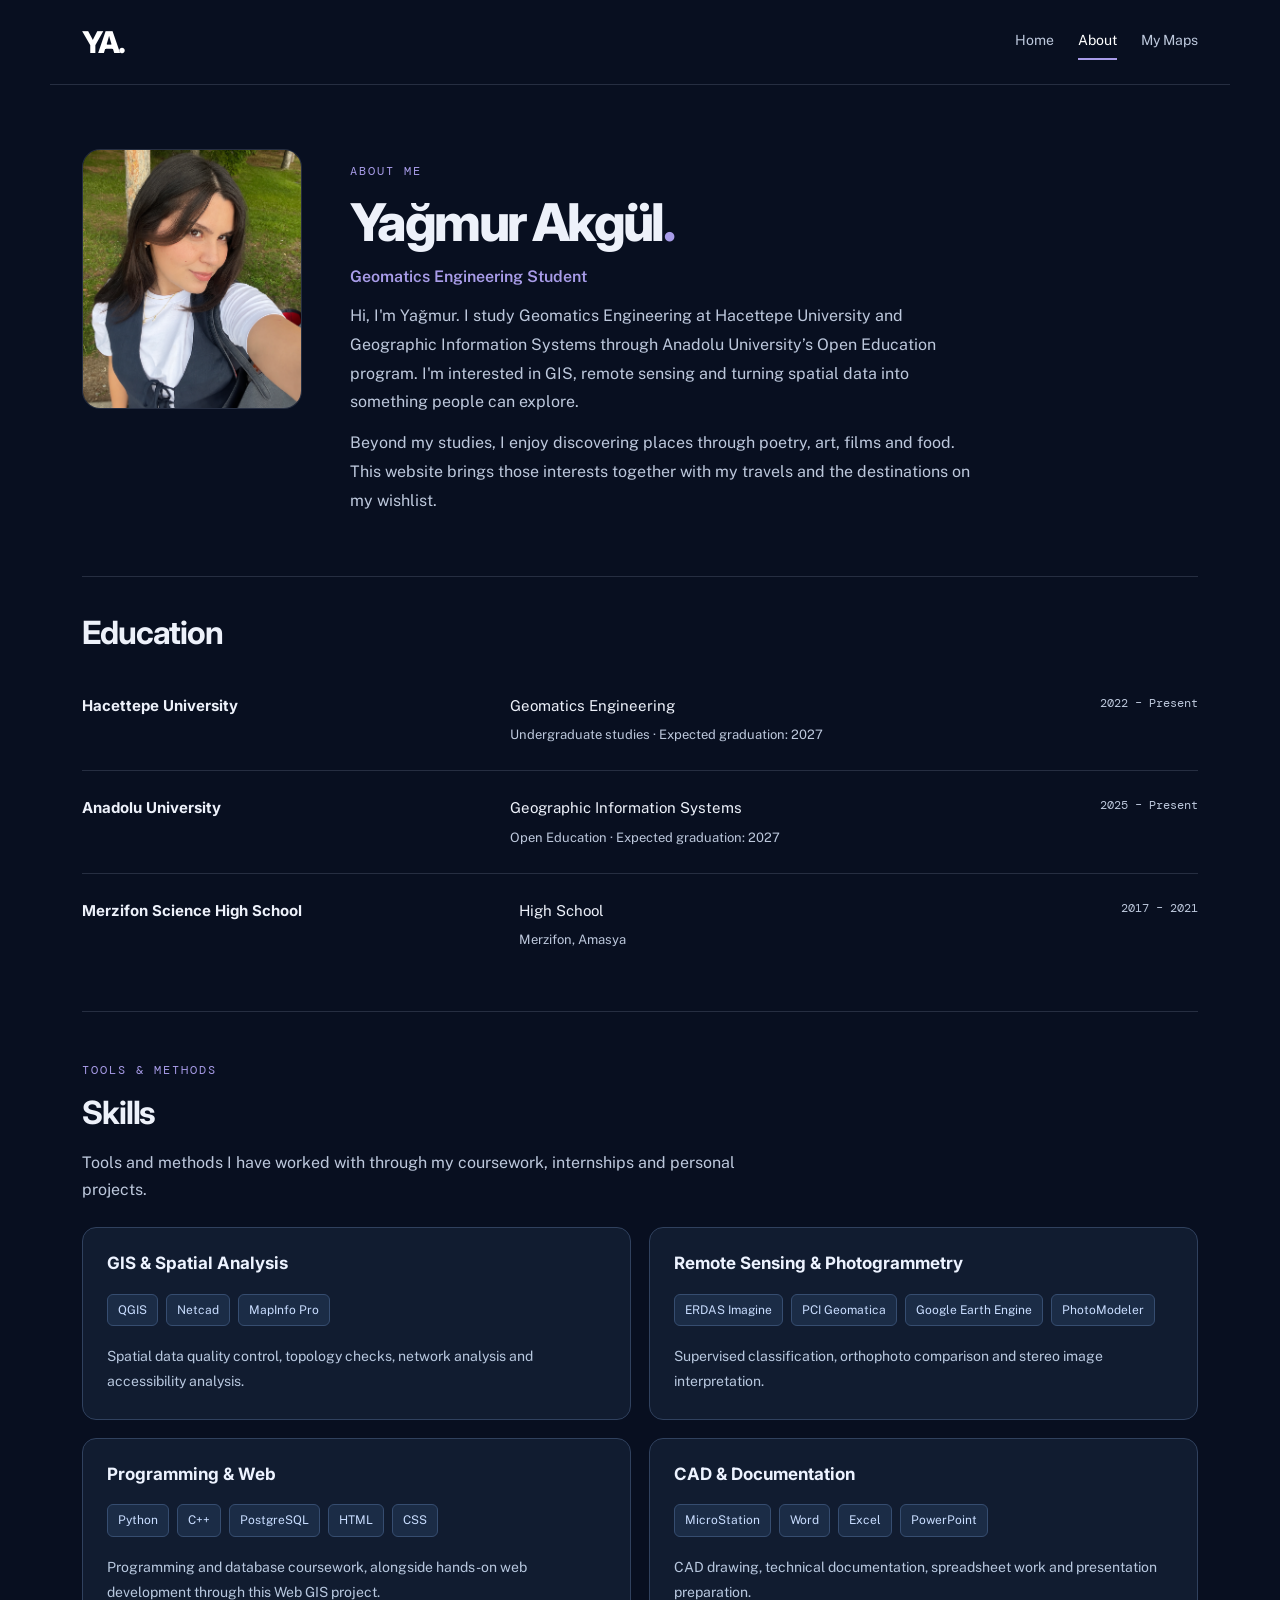
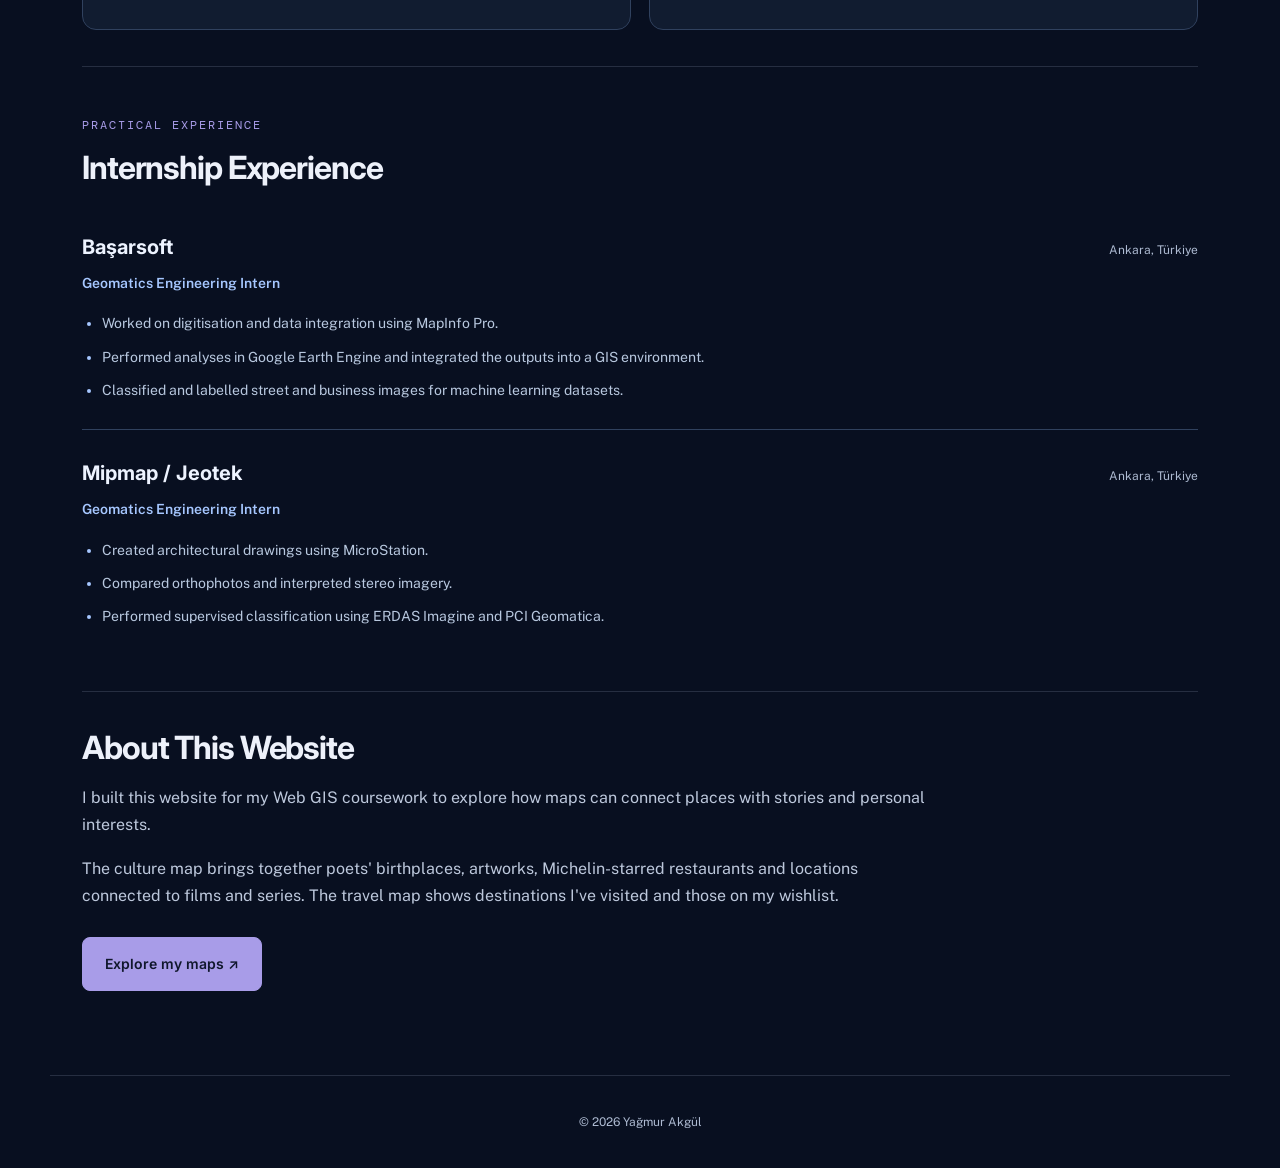
==== commit 6660b9d1: "Finalize navy design, About content and README" ====
--- a/about.html
+++ b/about.html
@@ -8,9 +8,12 @@
 
     <link rel="stylesheet" href="style.css">
     <link rel="stylesheet" href="page-updates.css">
+    <link rel="preconnect" href="https://fonts.googleapis.com">
+    <link rel="preconnect" href="https://fonts.gstatic.com" crossorigin>
+    <link href="https://fonts.googleapis.com/css2?family=DM+Mono:wght@400;500&family=Inter:wght@500;600;700;800&family=Public+Sans:wght@400;500;600&display=swap" rel="stylesheet">
 </head>
 
-<body>
+<body class="about-body">
     <header class="site-header">
         <a class="logo" href="index.html">YA.</a>
 
@@ -32,7 +35,8 @@
             >
 
             <div>
-                <h1>Yağmur Akgül</h1>
+                <p class="eyebrow">ABOUT ME</p>
+                <h1>Yağmur Akgül<span>.</span></h1>
 
                 <p class="profile-role">
                     Geomatics Engineering Student
@@ -96,6 +100,140 @@
             </div>
         </section>
 
+        <section class="cv-section" aria-labelledby="skills-heading">
+    <p class="eyebrow">TOOLS &amp; METHODS</p>
+
+    <h2 id="skills-heading">Skills</h2>
+
+    <p class="skills-intro">
+        Tools and methods I have worked with through my coursework,
+        internships and personal projects.
+    </p>
+
+    <div class="skills-grid">
+        <article class="skill-card">
+            <h3>GIS &amp; Spatial Analysis</h3>
+
+            <ul class="skill-tags" aria-label="GIS tools">
+                <li>QGIS</li>
+                <li>Netcad</li>
+                <li>MapInfo Pro</li>
+            </ul>
+
+            <p>
+                Spatial data quality control, topology checks,
+                network analysis and accessibility analysis.
+            </p>
+        </article>
+
+        <article class="skill-card">
+            <h3>Remote Sensing &amp; Photogrammetry</h3>
+
+            <ul class="skill-tags" aria-label="Remote sensing tools">
+                <li>ERDAS Imagine</li>
+                <li>PCI Geomatica</li>
+                <li>Google Earth Engine</li>
+                <li>PhotoModeler</li>
+            </ul>
+
+            <p>
+                Supervised classification, orthophoto comparison
+                and stereo image interpretation.
+            </p>
+        </article>
+
+        <article class="skill-card">
+            <h3>Programming &amp; Web</h3>
+
+            <ul class="skill-tags" aria-label="Programming tools">
+                <li>Python</li>
+                <li>C++</li>
+                <li>PostgreSQL</li>
+                <li>HTML</li>
+                <li>CSS</li>
+            </ul>
+
+            <p>
+                Programming and database coursework, alongside
+                hands-on web development through this Web GIS project.
+            </p>
+        </article>
+
+        <article class="skill-card">
+            <h3>CAD &amp; Documentation</h3>
+
+            <ul class="skill-tags" aria-label="CAD and office tools">
+                <li>MicroStation</li>
+                <li>Word</li>
+                <li>Excel</li>
+                <li>PowerPoint</li>
+            </ul>
+
+            <p>
+                CAD drawing, technical documentation,
+                spreadsheet work and presentation preparation.
+            </p>
+        </article>
+    </div>
+</section>
+
+<section class="cv-section" aria-labelledby="experience-heading">
+    <p class="eyebrow">PRACTICAL EXPERIENCE</p>
+
+    <h2 id="experience-heading">Internship Experience</h2>
+
+    <article class="experience-item">
+        <div class="experience-heading">
+            <h3>Başarsoft</h3>
+            <span>Ankara, Türkiye</span>
+        </div>
+
+        <p class="experience-role">
+            Geomatics Engineering Intern
+        </p>
+
+        <ul>
+            <li>
+                Worked on digitisation and data integration
+                using MapInfo Pro.
+            </li>
+            <li>
+                Performed analyses in Google Earth Engine and
+                integrated the outputs into a GIS environment.
+            </li>
+            <li>
+                Classified and labelled street and business images
+                for machine learning datasets.
+            </li>
+        </ul>
+    </article>
+
+    <article class="experience-item">
+        <div class="experience-heading">
+            <h3>Mipmap / Jeotek</h3>
+            <span>Ankara, Türkiye</span>
+        </div>
+
+        <p class="experience-role">
+            Geomatics Engineering Intern
+        </p>
+
+        <ul>
+            <li>
+                Created architectural drawings using MicroStation.
+            </li>
+            <li>
+                Compared orthophotos and interpreted stereo imagery.
+            </li>
+            <li>
+                Performed supervised classification using
+                ERDAS Imagine and PCI Geomatica.
+            </li>
+        </ul>
+    </article>
+</section>
+
+    
         <section class="about-project">
             <h2>About This Website</h2>
 
@@ -121,4 +259,4 @@
         <p>© 2026 Yağmur Akgül</p>
     </footer>
 </body>
-</html>+</html>
--- a/style.css
+++ b/style.css
@@ -1,343 +1,113 @@
-/* Boşlukların öğelerin genişliğine dahil edilmesini sağlar. */
-* {
-    box-sizing: border-box;
-}
-
-/* Sayfanın genel görünümü */
-body {
-    margin: 0;
-    background-color: #f7f5f0;
-    color: #202b35;
-    font-family: Arial, sans-serif;
-    line-height: 1.6;
-}
-
-/* Üst bölüm */
-.site-header {
-    max-width: 1100px;
-    margin: 0 auto;
-    padding: 24px;
-    display: flex;
-    justify-content: space-between;
-    align-items: center;
-}
-
-.logo {
-    color: #202b35;
-    font-size: 28px;
-    font-weight: bold;
-    text-decoration: none;
-}
-
-.site-header span {
-    color: #616b74;
-    font-size: 14px;
-}
-
-/* Sayfanın içerik alanı */
-main {
-    max-width: 1100px;
-    margin: 0 auto;
-    padding: 0 24px;
-}
-
-/* Tanıtım bölümü */
-.intro {
-    padding: 100px 0 110px;
-    animation: appear 0.8s ease-out;
-}
-
-.eyebrow {
-    color: #267b73;
-    font-size: 14px;
-    font-weight: bold;
-    letter-spacing: 3px;
-}
-
-h1 {
-    margin: 16px 0 24px;
-    font-size: clamp(44px, 8vw, 88px);
-    line-height: 1.1;
-    letter-spacing: -2px;
-}
-
-h1 span {
-    color: #267b73;
-}
-
-.description {
-    max-width: 580px;
-    margin-bottom: 32px;
-    color: #616b74;
-    font-size: 20px;
-}
-
-/* Bağlantıyı düğme gibi gösterir. */
-.button {
-    display: inline-block;
-    padding: 14px 24px;
-    border-radius: 8px;
-    background-color: #267b73;
-    color: white;
-    text-decoration: none;
-    transition: background-color 0.2s, transform 0.2s;
-}
-
-.button:hover {
-    background-color: #1d605a;
-    transform: translateY(-3px);
-}
-
-.button:focus-visible {
-    outline: 3px solid #202b35;
-    outline-offset: 4px;
-}
-
-/* Gezi tanıtımı */
-.travel {
-    padding: 48px 0;
-    border-top: 1px solid #dcded9;
-}
-
-.travel h2 {
-    font-size: 28px;
-}
-
-.travel p {
-    max-width: 600px;
-    color: #616b74;
-}
-
-/* Alt bölüm */
-footer {
-    padding: 24px;
-    color: #616b74;
-    text-align: center;
-    font-size: 14px;
-}
-
-/* Sayfa açılırken tanıtımın belirmesi */
-@keyframes appear {
-    from {
-        opacity: 0;
-        transform: translateY(20px);
-    }
-
-    to {
-        opacity: 1;
-        transform: translateY(0);
-    }
-}
-
-/* Küçük ekranlarda boşlukları azaltır. */
-@media (max-width: 600px) {
-    .intro {
-        padding: 60px 0;
-    }
-
-    .description {
-        font-size: 18px;
-    }
-}
-
-/* Hareketi azaltmayı tercih eden kullanıcılar için */
-@media (prefers-reduced-motion: reduce) {
-    .intro {
-        animation: none;
-    }
-
-    .button {
-        transition: none;
-    }
-}
-
-/* Sitenin yeni renkleri */
-body {
-    background-color: #fff0f5;
-    color: #4c246b;
-}
-
-.logo,
-h1 span,
-.eyebrow {
-    color: #66358a;
-}
-
-.description,
-.site-header span,
-.travel p,
-footer {
-    color: #71547f;
-}
-
-.button {
-    background-color: #75439a;
-}
-
-.button:hover {
-    background-color: #582c77;
-}
-
-.button:focus-visible {
-    outline-color: #4c246b;
-}
-
-.travel {
-    border-color: #e7cde2;
-}
-
-/* Üst menü */
-.site-header nav {
-    display: flex;
-    flex-wrap: wrap;
-    gap: 20px;
-}
-
-.site-header nav a {
-    color: #66358a;
-    text-decoration: none;
-    padding: 4px 0;
-}
-
-.site-header nav a:hover,
-.site-header nav a[aria-current="page"] {
-    text-decoration: underline;
-    text-underline-offset: 6px;
-}
-
-/* About sayfası */
-.about-page {
-    max-width: 950px;
-    padding-top: 50px;
-    padding-bottom: 40px;
-}
-
-/* Fotoğraf ve tanıtım yan yana */
-.profile {
-    display: grid;
-    grid-template-columns: 200px 1fr;
-    gap: 36px;
-    align-items: start;
-    padding-bottom: 48px;
-    animation: appear 0.8s ease-out;
-}
-
-.profile-photo {
-    width: 200px;
-    height: 200px;
-    object-fit: cover;
-    border-radius: 18px;
-    border: 3px solid #e7cde2;
-}
-
-.profile h1 {
-    margin: 0 0 10px;
-    font-size: clamp(30px, 5vw, 42px);
-    letter-spacing: -1px;
-}
-
-.profile p {
-    margin: 12px 0;
-}
-
-.profile .profile-role {
-    color: #75439a;
-    font-weight: bold;
-}
-
-/* CV bölümleri */
-.cv-section {
-    border-top: 1px solid #e7cde2;
-    padding: 32px 0;
-}
-
-.cv-section h2 {
-    margin: 0 0 8px;
-    font-size: 25px;
-}
-
-.section-note,
-.detail,
-.cv-date {
-    color: #71547f;
-}
-
-.section-note {
-    margin: 0 0 24px;
-}
-
-/* Okul adı, açıklama ve tarih sütunları */
-.cv-row {
-    display: grid;
-    grid-template-columns: 1fr 1.4fr auto;
-    gap: 24px;
-    padding: 22px 0;
-    border-bottom: 1px solid #e7cde2;
-}
-
-.cv-row:last-child {
-    border-bottom: none;
-}
-
-.cv-row h3,
-.cv-row p {
-    margin: 0;
-    font-size: 16px;
-}
-
-.cv-row .detail {
-    margin-top: 4px;
-    font-size: 14px;
-}
-
-.interest-list {
-    padding-left: 20px;
-}
-
-.interest-list li {
-    margin-bottom: 8px;
-}
-
-/* Telefonda fotoğraf ve CV satırları alt alta */
-@media (max-width: 650px) {
-    .profile,
-    .cv-row {
-        grid-template-columns: 1fr;
-        gap: 14px;
-    }
-
-    .site-header nav {
-        gap: 12px;
-    }
-
-    .about-page {
-        padding-top: 30px;
-    }
-}
-
-@media (prefers-reduced-motion: reduce) {
-    .profile {
-        animation: none;
-    }
-}
-
+/* SHARED NAVY DESIGN */
+:root {
+    --page: #080f20;
+    --panel: #111c32;
+    --text: #edf1fa;
+    --muted: #bdc8dc;
+    --accent: #a89ce8;
+    --line: rgba(190, 204, 235, 0.16);
+}
+* { box-sizing: border-box; }
+body { margin: 0; background: var(--page); color: var(--text); font-family: "Public Sans", Arial, sans-serif; line-height: 1.7; }
+button, input { font: inherit; }
+img { max-width: 100%; }
+[hidden] { display: none !important; }
+a { color: var(--accent); text-underline-offset: 5px; }
+.site-header { max-width: 1180px; margin: auto; padding: 24px 32px; display: flex; justify-content: space-between; align-items: center; gap: 24px; border-bottom: 1px solid var(--line); }
+.logo { color: #fff; font: 800 30px "Inter", sans-serif; letter-spacing: -2px; text-decoration: none; }
+.site-header nav { display: flex; flex-wrap: wrap; gap: 24px; }
+.site-header nav a { color: var(--muted); font-size: 14px; text-decoration: none; padding: 5px 0; border-bottom: 2px solid transparent; }
+.site-header nav a:hover, .site-header nav a[aria-current="page"] { color: #fff; border-bottom-color: var(--accent); }
+main { width: 100%; max-width: 1180px; margin: auto; padding: 0 32px 48px; }
+h1, h2, h3, h4 { font-family: "Inter", sans-serif; }
+h1 { margin: 18px 0 24px; font-size: clamp(40px, 6vw, 76px); line-height: 1.08; font-weight: 800; letter-spacing: -0.05em; }
+h1 span { color: var(--accent); }
+h2 { font-size: clamp(24px, 3vw, 32px); line-height: 1.25; letter-spacing: -0.035em; }
+.eyebrow { color: var(--accent); font-family: "DM Mono", monospace; font-size: 12px; font-weight: 400; letter-spacing: 2px; }
+.intro { padding: 72px 0 56px; animation: appear 0.6s ease-out; }
+.description { max-width: 720px; color: var(--muted); font-size: 17px; line-height: 1.85; }
+.button { display: inline-block; padding: 14px 22px; border: 1px solid var(--accent); border-radius: 8px; background: var(--accent); color: #10172c; font-family: "Inter", sans-serif; font-size: 14px; font-weight: 600; text-decoration: none; transition: background-color 0.2s, transform 0.2s; }
+.button:hover { background: #c1b7f3; transform: translateY(-2px); }
+a:focus-visible, button:focus-visible, summary:focus-visible, input:focus-visible { outline: 2px solid #c4b8ff; outline-offset: 4px; }
+.cv-section, .travel, .about-project { padding: 36px 0; border-top: 1px solid var(--line); }
+.cv-section h2, .travel h2, .about-project h2 { margin: 0 0 16px; }
+main > section > p, .about-project p, .travel p { color: var(--muted); max-width: 850px; }
+.detail, .cv-date, .section-note { color: var(--muted); }
+footer { max-width: 1180px; margin: auto; padding: 24px 32px; text-align: center; border-top: 1px solid var(--line); color: #aebbd2; font-size: 12px; }
+
+/* HOME */
+.intro.home-hero { position: relative; isolation: isolate; display: grid; grid-template-columns: minmax(0,1.25fr) minmax(0,1fr); gap: 48px; align-items: center; padding: 80px 0; }
+.home-hero > * { position: relative; z-index: 1; min-width: 0; }
+.home-hero::before { content: ""; position: absolute; inset: 0; z-index: 0; pointer-events: none; background-image: linear-gradient(90deg,rgba(8,15,32,.97),rgba(8,15,32,.82) 45%,rgba(8,15,32,.5)),url("images/galaxy.png"); background-size: cover; background-position: center; -webkit-mask-image: linear-gradient(transparent,black 12%,black 85%,transparent); mask-image: linear-gradient(transparent,black 12%,black 85%,transparent); }
+.home-hero-text .description { max-width: 550px; }
+.hero-actions { display: flex; align-items: center; flex-wrap: wrap; gap: 22px; margin-top: 32px; }
+.surprise-link { color: #d8deec; font-size: 14px; font-weight: 600; }
+.surprise-link:hover { color: #bfb3ff; }
+.home-hero-character { display: flex; flex-direction: column; align-items: center; }
+.character-button { display: block; width: 100%; max-width: 360px; padding: 0; overflow: hidden; border: 1px solid var(--line); border-radius: 20px; background: var(--page); box-shadow: 0 20px 60px rgba(0,0,0,.3); cursor: pointer; transition: transform .2s; }
+.character-button:hover { transform: translateY(-4px); }
+.sims-character { display: block; width: 100%; height: auto; }
+.character-hint { margin: 16px 0 0; color: #aebbd2; font: 11px "DM Mono", monospace; }
+.character-bubble { position: absolute; z-index: 5; top: 10px; left: 50%; width: min(260px,85%); padding: 18px 20px; border: 1px solid #52617e; border-radius: 18px; background: #15213a; color: #fff; transform: translateX(-50%); text-align: center; box-shadow: 0 8px 24px rgba(0,0,0,.25); }
+.character-bubble::after { content: ""; position: absolute; bottom: -8px; left: calc(50% - 7px); width: 14px; height: 14px; background: #15213a; border-right: 1px solid #52617e; border-bottom: 1px solid #52617e; transform: rotate(45deg); }
+.character-bubble p { margin: 0 0 10px; font-size: 14px; }
+.character-bubble a { color: #c4b8ff; font-size: 13px; font-weight: 600; }
+.character-bubble:not([hidden]) { animation: bubble-appear .3s ease-out; }
+
+/* ABOUT */
+.about-page { padding-top: 64px; }
+.profile { display: grid; grid-template-columns: 220px minmax(0,1fr); align-items: start; gap: 48px; padding-bottom: 48px; animation: appear .6s ease-out; }
+.profile-photo { width: 220px; height: 260px; object-fit: cover; border-radius: 18px; border: 1px solid var(--line); }
+.profile h1 { margin: 12px 0; font-size: clamp(34px,5vw,52px); }
+.profile p { margin: 12px 0; color: var(--muted); }
+.profile .eyebrow, .profile .profile-role { color: var(--accent); }
+.profile .profile-role { font-weight: 600; }
+.cv-row { display: grid; grid-template-columns: 1fr 1.4fr auto; gap: 24px; padding: 24px 0; border-bottom: 1px solid var(--line); }
+.cv-row:last-child { border-bottom: 0; }
+.cv-row h3, .cv-row p { margin: 0; font-size: 15px; }
+.cv-row .detail { margin-top: 6px; font-size: 13px; }
+.cv-date { font-family: "DM Mono", monospace; font-size: 12px !important; }
+.about-project .button { margin-top: 12px; }
+
+/* ANIMATION AND RESPONSIVE LAYOUT */
+@keyframes appear { from { opacity:0; transform:translateY(12px); } to { opacity:1; transform:translateY(0); } }
+@keyframes bubble-appear { from { opacity:0; transform:translateX(-50%) translateY(10px) scale(.95); } to { opacity:1; transform:translateX(-50%) translateY(0) scale(1); } }
+@media (max-width:760px) {
+    main { padding-inline: 20px; }
+    .site-header { padding:20px; gap:16px; }
+    .site-header nav { gap:14px; }
+    .intro { padding:48px 0; }
+    .intro.home-hero { grid-template-columns:1fr; gap:36px; padding:48px 0; }
+    .character-button { max-width:300px; }
+    .profile { grid-template-columns:1fr; gap:24px; }
+    .profile-photo { width:180px; height:210px; }
+    .cv-row { grid-template-columns:1fr; gap:10px; }
+    .about-page { padding-top:36px; }
+}
+@media (prefers-reduced-motion:reduce) {
+    .intro, .profile, .character-bubble:not([hidden]) { animation:none; }
+    .button, .character-button { transition:none; }
+    .button:hover, .character-button:hover { transform:none; }
+}
+
+/* MAP COMPONENTS */
 #leaflet-map {
     height: 460px;
     width: 100%;
     margin-top: 16px;
-    border: 1px solid #e7cde2;
+    border: 1px solid #d7dfec;
     border-radius: 16px;
-    background-color: #f5e4f0;
+    background-color: #e7edf8;
 }
 
 .map-note {
-    color: #71547f;
+    color: #53647d;
     font-size: 14px;
 }
 
 .poet-popup {
-    color: #4c246b;
-    font-family: Arial, sans-serif;
+    color: #253550;
+    font-family: "Public Sans", sans-serif;
 }
 
 .poet-popup h3 {
@@ -346,14 +116,14 @@
 }
 
 .poet-entry + .poet-entry {
-    border-top: 1px solid #e7cde2;
+    border-top: 1px solid #d7dfec;
     margin-top: 12px;
     padding-top: 8px;
 }
 
 #leaflet-map .leaflet-popup-content-wrapper,
 #leaflet-map .leaflet-popup-tip {
-    background-color: #fff0f5;
+    background-color: #f8faff;
 }
 
 @media (max-width: 600px) {
@@ -365,10 +135,10 @@
     height: 460px;
     width: 100%;
     margin-top: 16px;
-    border: 1px solid #e7cde2;
+    border: 1px solid #d7dfec;
     border-radius: 16px;
     overflow: hidden;
-    background-color: #f5e4f0;
+    background-color: #e7edf8;
 }
 
 .map-legend {
@@ -376,7 +146,7 @@
     flex-wrap: wrap;
     gap: 12px 24px;
     margin: 20px 0;
-    color: #71547f;
+    color: #53647d;
     font-size: 14px;
 }
 
@@ -412,9 +182,9 @@
 .map-details {
     margin-top: 16px;
     padding: 20px;
-    border: 1px solid #e7cde2;
+    border: 1px solid #d7dfec;
     border-radius: 12px;
-    color: #4c246b;
+    color: #253550;
     background-color: #fbe5ef;
 }
 
@@ -430,7 +200,7 @@
 .table-container {
     margin-top: 24px;
     overflow-x: auto;
-    border: 1px solid #e7cde2;
+    border: 1px solid #d7dfec;
     border-radius: 16px;
 }
 
@@ -443,7 +213,7 @@
 .poet-table caption {
     padding: 16px;
     text-align: left;
-    color: #71547f;
+    color: #53647d;
 }
 
 .poet-table thead {
@@ -453,7 +223,7 @@
 .poet-table th,
 .poet-table td {
     padding: 18px;
-    border-bottom: 1px solid #e7cde2;
+    border-bottom: 1px solid #d7dfec;
     vertical-align: middle;
 }
 
@@ -491,7 +261,7 @@
 }
 
 .verse-details summary:hover {
-    color: #4c246b;
+    color: #253550;
 }
 
 .verse-details summary:focus-visible {
@@ -512,7 +282,7 @@
 
     border-left: 3px solid #b77ac9;
     border-radius: 0 10px 10px 0;
-    background-color: #f5e4f0;
+    background-color: #e7edf8;
 
     color: #57336d;
     font-family: Georgia, "Times New Roman", serif;
@@ -527,17 +297,17 @@
 /* Haritadaki şair bilgi kutuları */
 #leaflet-map .leaflet-popup-content-wrapper,
 #leaflet-map .leaflet-popup-tip {
-    background-color: #fff0f5;
+    background-color: #f8faff;
 }
 
 .poet-popup {
-    color: #4c246b;
-    font-family: Arial, sans-serif;
+    color: #253550;
+    font-family: "Public Sans", sans-serif;
 }
 
 .poet-popup .popup-location {
     margin: 0 0 12px;
-    color: #71547f;
+    color: #53647d;
     font-size: 13px;
 }
 
@@ -546,7 +316,7 @@
 }
 
 .map-poet-card + .map-poet-card {
-    border-top: 1px solid #e7cde2;
+    border-top: 1px solid #d7dfec;
 }
 
 .map-poet-heading {
@@ -572,7 +342,7 @@
 
 .poet-popup .map-poet-heading p {
     margin: 0;
-    color: #71547f;
+    color: #53647d;
     font-size: 14px;
 }
 
@@ -581,7 +351,7 @@
     padding: 10px 14px;
     border-left: 3px solid #b77ac9;
     border-radius: 0 8px 8px 0;
-    background-color: #f5e4f0;
+    background-color: #e7edf8;
     color: #57336d;
 
     font-family: Georgia, serif;
@@ -597,9 +367,9 @@
     width: 100%;
     height: 480px;
     margin-top: 16px;
-    border: 1px solid #e7cde2;
+    border: 1px solid #d7dfec;
     border-radius: 16px;
-    background-color: #f5e4f0;
+    background-color: #e7edf8;
 }
 
 #ol-map {
@@ -607,18 +377,18 @@
 }
 
 .map-note {
-    color: #71547f;
+    color: #53647d;
     font-size: 14px;
 }
 
 /* KATEGORİ SEÇİMİ */
 #leaflet-map .leaflet-control-layers {
     padding: 10px 14px;
-    border: 1px solid #e7cde2;
+    border: 1px solid #d7dfec;
     border-radius: 12px;
-    background-color: #fff0f5;
-    color: #4c246b;
-    font-family: Arial, sans-serif;
+    background-color: #f8faff;
+    color: #253550;
+    font-family: "Public Sans", sans-serif;
     font-size: 14px;
 }
 
@@ -634,12 +404,12 @@
 /* BİLGİ KUTULARI */
 #leaflet-map .leaflet-popup-content-wrapper,
 #leaflet-map .leaflet-popup-tip {
-    background-color: #fff0f5;
+    background-color: #f8faff;
 }
 
 .culture-popup {
-    color: #4c246b;
-    font-family: Arial, sans-serif;
+    color: #253550;
+    font-family: "Public Sans", sans-serif;
 }
 
 .culture-popup h3 {
@@ -650,7 +420,7 @@
 
 .culture-popup .popup-location {
     margin: 0 0 12px;
-    color: #71547f;
+    color: #53647d;
     font-size: 13px;
 }
 
@@ -660,7 +430,7 @@
 }
 
 .map-poet-card + .map-poet-card {
-    border-top: 1px solid #e7cde2;
+    border-top: 1px solid #d7dfec;
 }
 
 .map-poet-heading {
@@ -680,7 +450,7 @@
 
 .map-poet-heading p {
     margin: 0;
-    color: #71547f;
+    color: #53647d;
 }
 
 .map-verse {
@@ -688,7 +458,7 @@
     padding: 12px 14px;
     border-left: 3px solid #b77ac9;
     border-radius: 0 8px 8px 0;
-    background-color: #f5e4f0;
+    background-color: #e7edf8;
     color: #57336d;
     font-family: Georgia, serif;
     font-style: italic;
@@ -701,7 +471,7 @@
 /* ESER KARTLARI */
 .map-art-card {
     padding: 16px 0;
-    border-top: 1px solid #e7cde2;
+    border-top: 1px solid #d7dfec;
 }
 
 .map-art-image {
@@ -711,7 +481,7 @@
     max-height: 250px;
     object-fit: contain;
     border-radius: 8px;
-    background-color: #f5e4f0;
+    background-color: #e7edf8;
 }
 
 .map-art-card h4 {
@@ -725,7 +495,7 @@
 }
 
 .artwork-note {
-    color: #71547f;
+    color: #53647d;
     font-size: 13px;
 }
 
@@ -733,7 +503,7 @@
 .table-container {
     margin-top: 24px;
     overflow-x: auto;
-    border: 1px solid #e7cde2;
+    border: 1px solid #d7dfec;
     border-radius: 16px;
 }
 
@@ -745,7 +515,7 @@
 
 .poet-table caption {
     padding: 16px;
-    color: #71547f;
+    color: #53647d;
     text-align: left;
 }
 
@@ -756,7 +526,7 @@
 .poet-table th,
 .poet-table td {
     padding: 18px;
-    border-bottom: 1px solid #e7cde2;
+    border-bottom: 1px solid #d7dfec;
     vertical-align: middle;
 }
 
@@ -787,7 +557,7 @@
     height: 90px;
     object-fit: contain;
     border-radius: 8px;
-    background-color: #f5e4f0;
+    background-color: #e7edf8;
 }
 
 .artwork-table .detail {
@@ -811,7 +581,7 @@
 
 .restaurant-popup {
     padding: 8px 4px;
-    color: #603878;
+    color: #253550;
 }
 
 .restaurant-popup .restaurant-label {
@@ -824,7 +594,7 @@
 
 .restaurant-popup h3 {
     margin: 0 0 8px;
-    color: #603878;
+    color: #253550;
     font-size: 23px;
     line-height: 1.2;
 }
@@ -844,7 +614,7 @@
     padding: 9px 12px;
     border: 1px solid #edc6dc;
     border-radius: 12px;
-    background: #fff0f5;
+    background: #f8faff;
     color: #743f68;
     font-size: 12px;
     font-weight: 600;
@@ -859,7 +629,7 @@
 
 .restaurant-popup .michelin-meaning {
     margin: 0 0 18px;
-    color: #795b83;
+    color: #53647d;
     font-size: 12px;
     font-style: italic;
     line-height: 1.6;
@@ -878,7 +648,7 @@
     padding: 10px 14px;
     border-radius: 10px;
     background: #f7e1ec;
-    color: #603878;
+    color: #253550;
     font-size: 12px;
     font-weight: 600;
     text-decoration: none;
@@ -890,13 +660,13 @@
 }
 
 .restaurant-popup a.restaurant-link:focus-visible {
-    outline: 2px solid #603878;
+    outline: 2px solid #253550;
     outline-offset: 3px;
 }
 
 .restaurant-popup .restaurant-source-note {
     margin: 14px 0 0;
-    color: #795b83;
+    color: #53647d;
     font-size: 10px;
     line-height: 1.5;
 }
@@ -914,9 +684,9 @@
     width: 42px;
     height: 42px;
     padding: 0;
-    border: 1px solid #e4c6df;
+    border: 1px solid #d7dfec;
     border-radius: 12px;
-    background: #fff0f5;
+    background: #f8faff;
     box-shadow: 0 3px 12px rgb(96 56 120 / 12%);
     cursor: pointer;
     font-size: 19px;
@@ -935,11 +705,11 @@
     box-sizing: border-box;
     width: min(310px, calc(100vw - 60px));
     padding: 18px;
-    border: 1px solid #e4c6df;
+    border: 1px solid #d7dfec;
     border-radius: 16px;
-    background: #fff8fb;
+    background: #f8faff;
     box-shadow: 0 8px 28px rgb(96 56 120 / 16%);
-    color: #603878;
+    color: #253550;
 }
 
 .culture-search-panel[hidden] {
@@ -960,7 +730,7 @@
     border: 1px solid #dfbfd8;
     border-radius: 10px;
     background: #ffffff;
-    color: #603878;
+    color: #253550;
     font-family: inherit;
     font-size: 13px;
 }
@@ -988,8 +758,8 @@
     padding: 12px;
     border: 1px solid #eedbe8;
     border-radius: 10px;
-    background: #fff0f5;
-    color: #603878;
+    background: #f8faff;
+    color: #253550;
     text-align: left;
     font-family: inherit;
     cursor: pointer;
@@ -1009,7 +779,7 @@
 .culture-search-result span {
     display: block;
     margin-top: 5px;
-    color: #795b83;
+    color: #53647d;
     font-size: 11px;
     line-height: 1.5;
 }
@@ -1053,7 +823,7 @@
 }
 
 .culture-cluster:focus-visible {
-    outline: 3px solid #603878;
+    outline: 3px solid #253550;
     outline-offset: 3px;
 }
 
@@ -1063,7 +833,7 @@
     width: 100%;
     height: 480px;
     overflow: hidden;
-    border: 1px solid #e4c6df;
+    border: 1px solid #d7dfec;
     border-radius: 18px;
     background: #f8edf4;
 }
@@ -1087,10 +857,10 @@
     width: 42px;
     height: 42px;
     margin-left: auto;
-    border: 1px solid #e4c6df;
+    border: 1px solid #d7dfec;
     border-radius: 12px;
-    background: #fff0f5;
-    color: #603878;
+    background: #f8faff;
+    color: #253550;
     box-shadow: 0 3px 12px rgb(96 56 120 / 12%);
     font-size: 28px;
     cursor: pointer;
@@ -1105,11 +875,11 @@
     width: 180px;
     margin-top: 8px;
     padding: 16px;
-    border: 1px solid #e4c6df;
+    border: 1px solid #d7dfec;
     border-radius: 14px;
-    background: #fff8fb;
+    background: #f8faff;
     box-shadow: 0 6px 20px rgb(96 56 120 / 15%);
-    color: #603878;
+    color: #253550;
 }
 
 .travel-layer-panel[hidden] {
@@ -1143,11 +913,11 @@
     box-sizing: border-box;
     width: min(280px, calc(100vw - 65px));
     padding: 24px;
-    border: 1px solid #e4c6df;
+    border: 1px solid #d7dfec;
     border-radius: 16px;
-    background: #fff8fb;
+    background: #f8faff;
     box-shadow: 0 8px 24px rgb(96 56 120 / 18%);
-    color: #603878;
+    color: #253550;
 }
 
 .travel-popup[hidden] {
@@ -1160,9 +930,9 @@
     left: calc(50% - 8px);
     width: 16px;
     height: 16px;
-    border-right: 1px solid #e4c6df;
-    border-bottom: 1px solid #e4c6df;
-    background: #fff8fb;
+    border-right: 1px solid #d7dfec;
+    border-bottom: 1px solid #d7dfec;
+    background: #f8faff;
     transform: rotate(45deg);
     content: "";
 }
@@ -1174,7 +944,7 @@
     padding: 2px 8px;
     border: none;
     background: transparent;
-    color: #795b83;
+    color: #53647d;
     font-size: 25px;
     cursor: pointer;
 }
@@ -1221,10 +991,10 @@
     width: 42px;
     height: 42px;
     padding: 0;
-    border: 1px solid #e4c6df;
+    border: 1px solid #d7dfec;
     border-radius: 12px;
-    background: #fff0f5;
-    color: #603878;
+    background: #f8faff;
+    color: #253550;
     box-shadow: 0 3px 12px rgb(96 56 120 / 12%);
     font-family: inherit;
     font-size: 28px;
@@ -1271,14 +1041,14 @@
 
 .restaurant-popup .restaurant-dish-title {
     margin: 0 0 10px;
-    color: #603878;
+    color: #253550;
     font-size: 18px;
     line-height: 1.4;
 }
 
 .restaurant-popup .restaurant-dish-description {
     margin: 0 0 18px;
-    color: #795b83;
+    color: #53647d;
     font-size: 13px;
     line-height: 1.8;
 }
@@ -1297,12 +1067,12 @@
     width: 100%;
     min-width: 780px;
     border-collapse: collapse;
-    color: #603878;
+    color: #253550;
 }
 
 .restaurant-table caption {
     padding: 0 0 12px;
-    color: #795b83;
+    color: #53647d;
     font-size: 13px;
     text-align: left;
 }
@@ -1310,13 +1080,13 @@
 .restaurant-table th,
 .restaurant-table td {
     padding: 18px;
-    border-bottom: 1px solid #ead4e3;
+    border-bottom: 1px solid #d7dfec;
     text-align: left;
     vertical-align: middle;
 }
 
 .restaurant-table thead th {
-    background: #f2dce9;
+    background: #e8eef8;
     font-size: 13px;
 }
 
@@ -1326,7 +1096,7 @@
 }
 
 .restaurant-table tbody tr {
-    background: #fff8fb;
+    background: #f8faff;
     transition: background-color 0.2s ease;
 }
 
@@ -1347,7 +1117,7 @@
 }
 
 .restaurant-table a {
-    color: #603878;
+    color: #253550;
     text-decoration: underline;
     text-underline-offset: 4px;
 }
@@ -1373,179 +1143,14 @@
 .restaurant-table-description {
     max-width: 330px;
     margin: 8px 0 0;
-    color: #795b83;
+    color: #53647d;
     font-size: 12px;
     line-height: 1.7;
 }
-/* YENİ KATMAN MENÜSÜ */
-
-.leaflet-control-layers.culture-layer-menu {
-    overflow: hidden;
-    border: 1px solid #dfbfd8;
-    border-radius: 16px;
-    background: #fff8fb;
-    color: #603878;
-    box-shadow: 0 6px 22px rgb(96 56 120 / 16%);
-    font-family: inherit;
-}
-
-.culture-layer-menu .leaflet-control-layers-toggle {
-    display: grid;
-    place-items: center;
-    width: 82px;
-    height: 42px;
-    background-image: none;
-    color: #603878;
-    font-size: 13px;
-    font-weight: 700;
-    text-decoration: none;
-}
-
-.culture-layer-menu .leaflet-control-layers-toggle:hover {
-    background-color: #efd5e7;
-}
-
-.culture-layer-menu.leaflet-control-layers-expanded {
-    width: min(265px, calc(100vw - 90px));
-    box-sizing: border-box;
-    padding: 16px;
-}
-
-.culture-layer-heading {
-    margin: 0 0 13px;
-    color: #a1517f;
-    font-size: 10px;
-    font-weight: 700;
-    letter-spacing: 1.8px;
-}
-
-.culture-layer-menu .leaflet-control-layers-base label {
-    display: flex;
-    align-items: center;
-    gap: 9px;
-    margin: 8px 0;
-    padding: 11px;
-    border: 1px solid #efdae8;
-    border-radius: 12px;
-    background: #fff0f5;
-    cursor: pointer;
-    transition:
-        background-color 0.2s ease,
-        border-color 0.2s ease;
-}
-
-.culture-layer-menu .leaflet-control-layers-base label:hover {
-    background: #f2dce9;
-}
-
-.culture-layer-menu label:has(input:checked) {
-    border-color: #a578b8;
-    background: #eddef4;
-}
-
-.culture-layer-menu input[type="radio"] {
-    flex-shrink: 0;
-    margin: 0;
-    accent-color: #8651a0;
-}
-
-.layer-option {
-    display: flex;
-    align-items: center;
-    gap: 10px;
-}
-
-.layer-symbol {
-    display: grid;
-    place-items: center;
-    flex-shrink: 0;
-    width: 33px;
-    height: 33px;
-    border-radius: 10px;
-    background: #ffffff;
-    color: #8651a0;
-    font-size: 21px;
-}
-
-.layer-copy strong {
-    display: block;
-    font-size: 13px;
-    line-height: 1.4;
-}
-
-.layer-copy small {
-    display: block;
-    margin-top: 3px;
-    color: #795b83;
-    font-size: 10px;
-    line-height: 1.5;
-}
-/* SADE KATMAN MENÜSÜ */
-
-.leaflet-control-layers.simple-layer-menu {
-    border: 1px solid #dfbfd8;
-    border-radius: 14px;
-    background: #fff8fb;
-    color: #603878;
-    box-shadow: 0 5px 18px rgb(96 56 120 / 14%);
-    font-family: inherit;
-}
-
-.simple-layer-menu .leaflet-control-layers-toggle {
-    width: 42px;
-    height: 42px;
-    border-radius: 14px;
-}
-
-.simple-layer-menu.leaflet-control-layers-expanded {
-    box-sizing: border-box;
-    width: min(260px, calc(100vw - 90px));
-    padding: 12px;
-}
-
-.simple-layer-menu .leaflet-control-layers-base label {
-    margin: 6px 0;
-    padding: 12px;
-    border: 1px solid #efdae8;
-    border-radius: 10px;
-    background: #fff0f5;
-    cursor: pointer;
-}
-
-.simple-layer-menu .leaflet-control-layers-base label > span {
-    display: flex;
-    align-items: center;
-    gap: 10px;
-}
-
-.simple-layer-menu input[type="radio"] {
-    flex-shrink: 0;
-    margin: 0;
-    accent-color: #8651a0;
-}
-
-.simple-layer-menu label:has(input:checked) {
-    border-color: #a578b8;
-    background: #eddef4;
-}
-
-.simple-layer-copy strong {
-    display: block;
-    font-size: 14px;
-    line-height: 1.4;
-}
-
-.simple-layer-copy small {
-    display: block;
-    margin-top: 4px;
-    color: #795b83;
-    font-size: 11px;
-    line-height: 1.5;
-}
 /* SCREEN LOCATIONS */
 
 .cluster-screen {
-    background: #714096;
+    background: #455d88;
 }
 
 .screen-popup .screen-production {
@@ -1570,7 +1175,7 @@
 
 .screen-popup h3 {
     margin: 0 0 8px;
-    color: #603878;
+    color: #253550;
     line-height: 1.4;
 }
 
@@ -1578,19 +1183,202 @@
     display: inline-block;
     padding: 6px 10px;
     border-radius: 8px;
-    background: #eddef4;
-    color: #714096;
+    background: #e8eef8;
+    color: #455d88;
     font-size: 11px;
 }
 
 .screen-popup .screen-connection {
-    color: #603878;
+    color: #253550;
     font-size: 12px;
     font-weight: 600;
 }
 
 .screen-popup .screen-description {
-    color: #795b83;
+    color: #53647d;
     font-size: 13px;
     line-height: 1.7;
+}
+/* HARİTADAKİ SURPRISE ME BUTONU */
+
+.leaflet-control.culture-surprise-control {
+    border: 1px solid #d7dfec;
+    border-radius: 10px;
+    background: #f8faff;
+    box-shadow: 0 3px 12px rgba(96, 56, 120, 0.12);
+    overflow: hidden;
+}
+
+.culture-surprise-button {
+    display: block;
+    padding: 11px 14px;
+    border: 0;
+    background: #f8faff;
+    color: #455d88;
+    font: inherit;
+    font-size: 12px;
+    font-weight: 600;
+    cursor: pointer;
+}
+
+.culture-surprise-button:hover {
+    background: #e8eef8;
+}
+
+.culture-surprise-button:focus-visible {
+    outline: 2px solid #8651a0;
+    outline-offset: -3px;
+}
+
+@media (max-width: 760px) {
+    .character-button {
+        max-width: 320px;
+    }
+}
+
+@media (prefers-reduced-motion: reduce) {
+    .character-button {
+        transition: none;
+    }
+
+    .character-button:hover {
+        transform: none;
+    }
+}
+
+/* MAP SURFACES ON THE DARK PAGE */
+#leaflet-map, #ol-map { height:480px; border:1px solid #52617e; border-radius:16px; background:#e7edf8; }
+.maps-page .map-note { color:#aebbd2; font-size:13px; line-height:1.7; }
+.leaflet-container, #ol-map { color:#253550; font-family:"Public Sans",sans-serif; }
+.leaflet-container a { color:#455d88; }
+.culture-popup h3, .culture-popup h4, .travel-popup h3 { color:#253550; letter-spacing:normal; }
+.table-container { overflow-x:auto; }
+@media (max-width:600px) { #leaflet-map, #ol-map { height:390px; } }
+
+.character-button,
+.home-page .character-button {
+    background: transparent;
+    border: none;
+    border-radius: 0;
+    box-shadow: none;
+    overflow: visible;
+}
+
+.sims-character {
+    border-radius: 0;
+}
+
+/* ABOUT: SKILLS */
+
+.skills-intro {
+    max-width: 700px;
+    margin-bottom: 24px;
+    color: #bdc8dc;
+}
+
+.skills-grid {
+    display: grid;
+    grid-template-columns: repeat(2, minmax(0, 1fr));
+    gap: 18px;
+}
+
+.skill-card {
+    padding: 24px;
+    border: 1px solid #30415e;
+    border-radius: 14px;
+    background: #111c30;
+}
+
+.skill-card h3 {
+    margin: 0 0 18px;
+    color: #edf3ff;
+    font-size: 17px;
+    line-height: 1.4;
+}
+
+.skill-card p {
+    margin: 18px 0 0;
+    color: #b8c8df;
+    font-size: 14px;
+    line-height: 1.8;
+}
+
+.skill-tags {
+    display: flex;
+    flex-wrap: wrap;
+    gap: 8px;
+    margin: 0;
+    padding: 0;
+    list-style: none;
+}
+
+.skill-tags li {
+    padding: 5px 10px;
+    border: 1px solid #364d70;
+    border-radius: 6px;
+    background: #1b2c46;
+    color: #c9ddff;
+    font-size: 12px;
+}
+
+/* ABOUT: INTERNSHIP EXPERIENCE */
+
+.experience-item {
+    padding: 26px 0;
+}
+
+.experience-item + .experience-item {
+    border-top: 1px solid #30415e;
+}
+
+.experience-heading {
+    display: flex;
+    justify-content: space-between;
+    align-items: baseline;
+    flex-wrap: wrap;
+    gap: 8px 24px;
+}
+
+.experience-heading h3 {
+    margin: 0;
+    color: #edf3ff;
+    font-size: 20px;
+}
+
+.experience-heading span {
+    color: #aebbd2;
+    font-size: 12px;
+}
+
+.experience-role {
+    margin: 8px 0 16px;
+    color: #a6c7ff;
+    font-size: 14px;
+    font-weight: 600;
+}
+
+.experience-item ul {
+    margin: 0;
+    padding-left: 20px;
+    color: #b8c8df;
+    font-size: 14px;
+    line-height: 1.8;
+}
+
+.experience-item li + li {
+    margin-top: 8px;
+}
+
+.experience-item li::marker {
+    color: #a6c7ff;
+}
+
+@media (max-width: 650px) {
+    .skills-grid {
+        grid-template-columns: 1fr;
+    }
+
+    .skill-card {
+        padding: 20px;
+    }
 }
--- a/page-updates.css
+++ b/page-updates.css
@@ -20,10 +20,10 @@
 
 .collection-panel {
     overflow: hidden;
-    border: 1px solid #e4c6df;
+    border: 1px solid #d7dfec;
     border-radius: 16px;
-    background: #fff8fb;
-    color: #603878;
+    background: #f8faff;
+    color: #253550;
 }
 
 .collection-panel > summary {
@@ -31,7 +31,7 @@
     align-items: center;
     gap: 12px;
     padding: 20px 24px;
-    background: #fff0f5;
+    background: #f8faff;
     cursor: pointer;
     list-style: none;
     transition: background-color 0.2s ease;
@@ -44,7 +44,7 @@
 .collection-panel > summary::after {
     content: "+";
     margin-left: auto;
-    color: #8651a0;
+    color: #455d88;
     font-size: 25px;
     line-height: 1;
 }
@@ -54,15 +54,15 @@
 }
 
 .collection-panel[open] > summary {
-    background: #eddef4;
+    background: #e8eef8;
 }
 
 .collection-panel > summary:hover {
-    background: #f2dce9;
+    background: #e8eef8;
 }
 
 .collection-panel > summary:focus-visible {
-    outline: 2px solid #8651a0;
+    outline: 2px solid #455d88;
     outline-offset: -4px;
 }
 
@@ -75,7 +75,7 @@
     padding: 5px 9px;
     border-radius: 8px;
     background: #ffffff;
-    color: #795b83;
+    color: #53647d;
     font-size: 11px;
     white-space: nowrap;
 }
@@ -101,7 +101,7 @@
 
 .collection-content caption {
     padding-bottom: 12px;
-    color: #795b83;
+    color: #53647d;
     font-size: 13px;
     text-align: left;
 }
@@ -117,13 +117,13 @@
 .screen-table th,
 .screen-table td {
     padding: 18px;
-    border-bottom: 1px solid #ead4e3;
+    border-bottom: 1px solid #d7dfec;
     text-align: left;
     vertical-align: middle;
 }
 
 .screen-table thead th {
-    background: #f2dce9;
+    background: #e8eef8;
     font-size: 13px;
 }
 
@@ -144,7 +144,7 @@
 }
 
 .screen-table a {
-    color: #603878;
+    color: #253550;
     font-size: 13px;
     font-weight: 600;
     text-underline-offset: 4px;
@@ -152,7 +152,7 @@
 
 .screen-table-city {
     margin: 7px 0 0;
-    color: #795b83;
+    color: #53647d;
     font-size: 12px;
     line-height: 1.5;
 }
@@ -168,8 +168,8 @@
     margin-top: 8px;
     padding: 5px 8px;
     border-radius: 7px;
-    background: #eddef4;
-    color: #714096;
+    background: #e8eef8;
+    color: #455d88;
     font-size: 10px;
 }
 
@@ -177,7 +177,7 @@
     min-width: 230px;
     max-width: 350px;
     margin: 9px 0 0;
-    color: #795b83;
+    color: #53647d;
     font-size: 12px;
     line-height: 1.7;
 }
@@ -199,4 +199,132 @@
     .collection-content {
         padding: 16px;
     }
+}
+/* COLLECTIONS: DARK HEADERS, LIGHT TABLES */
+.collection-panel { border-color:#35435f; background:#f8faff; color:#253550; }
+.collection-panel > summary { background:#111c32; color:#edf1fa; padding:20px 24px; }
+.collection-panel > summary:hover, .collection-panel[open] > summary { background:#1b2945; }
+.collection-panel > summary::after { color:#bfb3ff; }
+.collection-count { background:#273650; color:#dce4f3; font-family:"DM Mono",monospace; }
+.collection-content { color:#253550; }
+.collection-content .map-note { color:#53647d; }
+.collection-content table { color:#253550; }
+.collection-content caption, .collection-content .detail { color:#53647d; }
+.collection-content a { color:#455d88; }
+.collection-panel > summary:focus-visible { outline-color:#c4b8ff; }
+
+/* KOLEKSİYONLAR: LACİVERT VE MAVİ TONLAR */
+
+.collection-panel {
+    background: #111c30;
+    color: #e6edf8;
+    border-color: #30415e;
+}
+
+.collection-panel > summary {
+    background: #15233b;
+    color: #edf3ff;
+}
+
+.collection-panel > summary:hover,
+.collection-panel[open] > summary {
+    background: #1c3050;
+}
+
+.collection-panel > summary::after {
+    color: #a6c7ff;
+}
+
+.collection-count {
+    background: #263e60;
+    color: #dbeaff;
+}
+
+.collection-content {
+    background: #111c30;
+    color: #e6edf8;
+}
+
+.collection-content > p,
+.collection-content .map-note {
+    color: #b8c8df;
+}
+
+/* TABLO ÇERÇEVESİ */
+
+.collection-content .table-container {
+    background: #142139;
+    border: 1px solid #30415e;
+    border-radius: 12px;
+}
+
+/* TÜM KOLEKSİYON TABLOLARI */
+
+.collection-content table {
+    background: #142139;
+    color: #e6edf8;
+}
+
+.collection-content table caption {
+    background: #142139;
+    color: #b8c8df;
+    padding: 16px;
+}
+
+.collection-content table thead,
+.collection-content table thead th {
+    background: #243c5e;
+    color: #edf3ff;
+}
+
+.collection-content table tbody tr {
+    background: #142139;
+}
+
+.collection-content table tbody tr:nth-child(even) {
+    background: #172740;
+}
+
+.collection-content table tbody tr:hover {
+    background: #213757;
+}
+
+.collection-content table th,
+.collection-content table td {
+    border-color: #30415e;
+}
+
+.collection-content table tbody th {
+    color: #edf3ff;
+}
+
+/* AÇIKLAMALAR VE BAĞLANTILAR */
+
+.collection-content .detail,
+.collection-content .screen-table-city,
+.collection-content .screen-table-description,
+.collection-content .restaurant-table-description {
+    color: #b8c8df;
+}
+
+.collection-content a {
+    color: #a6c7ff;
+}
+
+.collection-content a:hover {
+    color: #d6e7ff;
+}
+
+.collection-content .screen-table-type {
+    background: #263e60;
+    color: #c9ddff;
+}
+
+.collection-content .restaurant-table-stars {
+    color: #f2ce7c;
+}
+
+.collection-content .restaurant-table-dish-name,
+.collection-content .screen-table-connection {
+    color: #edf3ff;
 }
